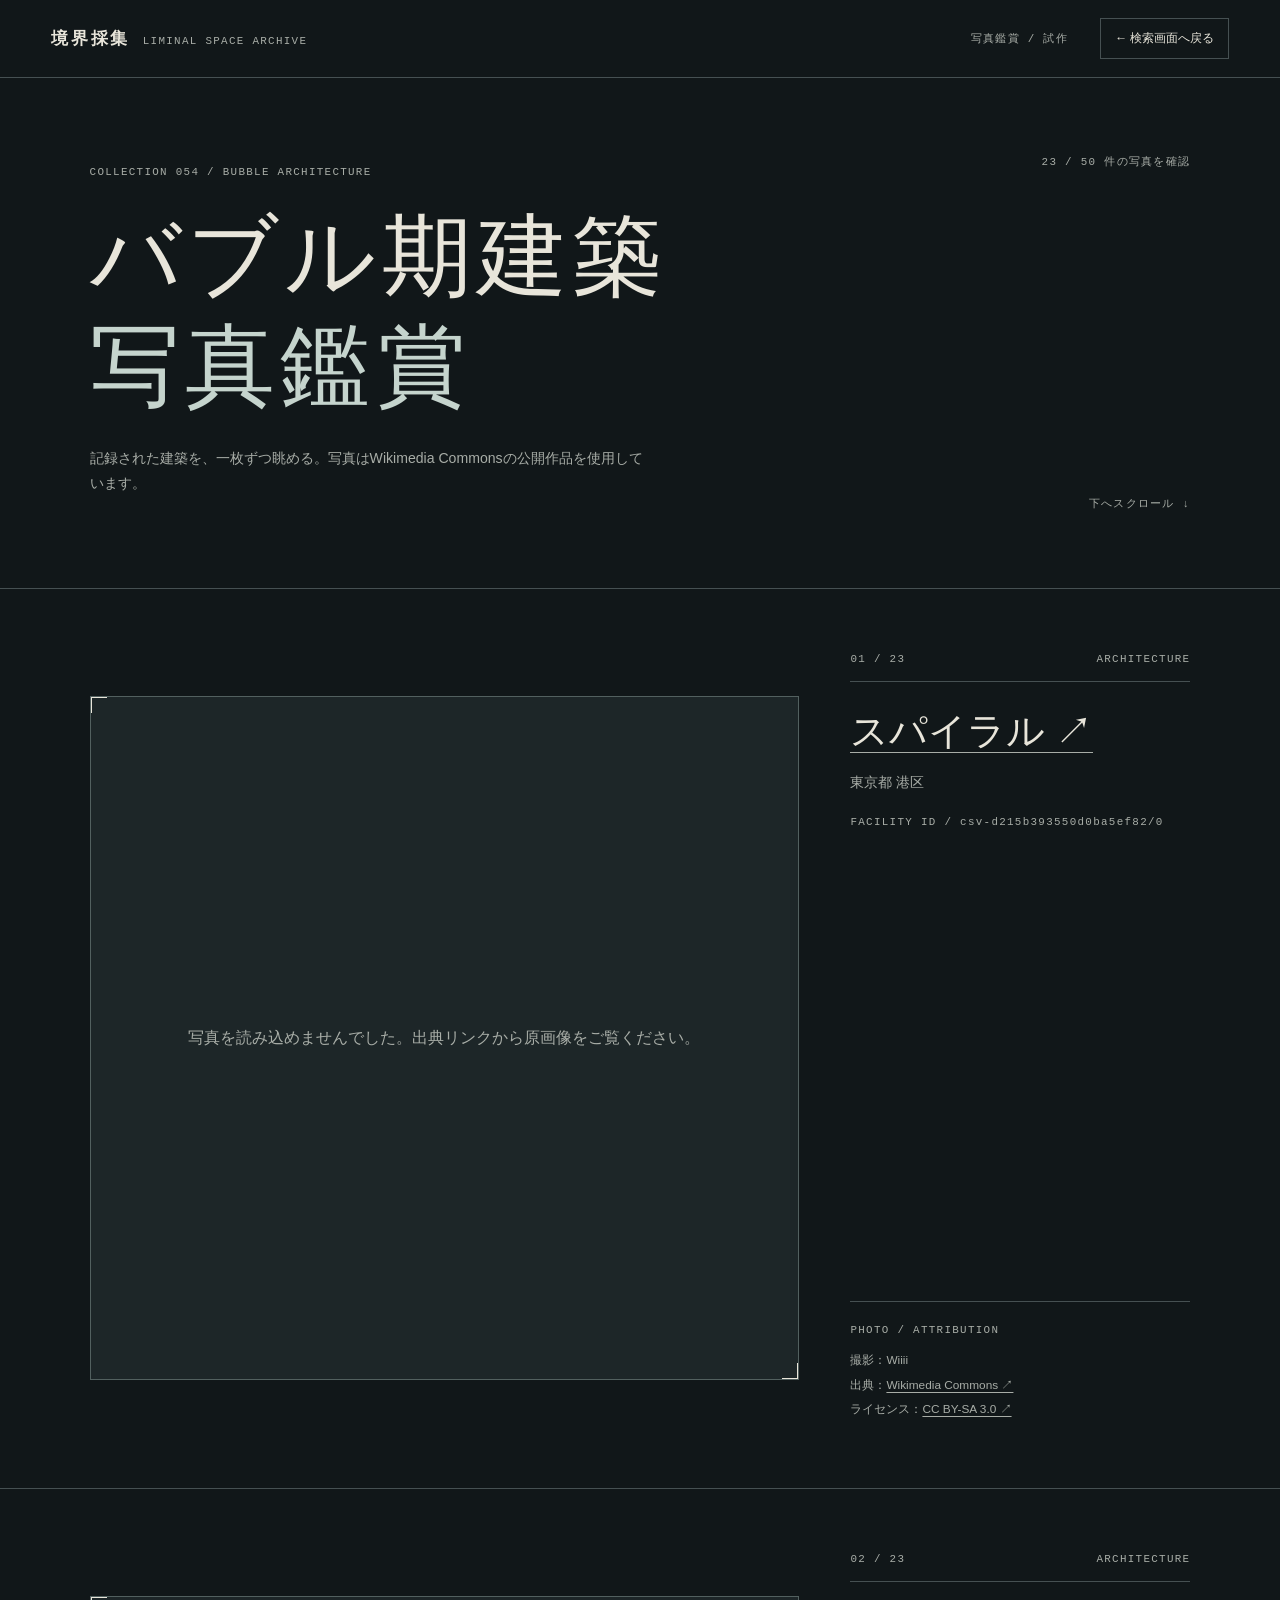
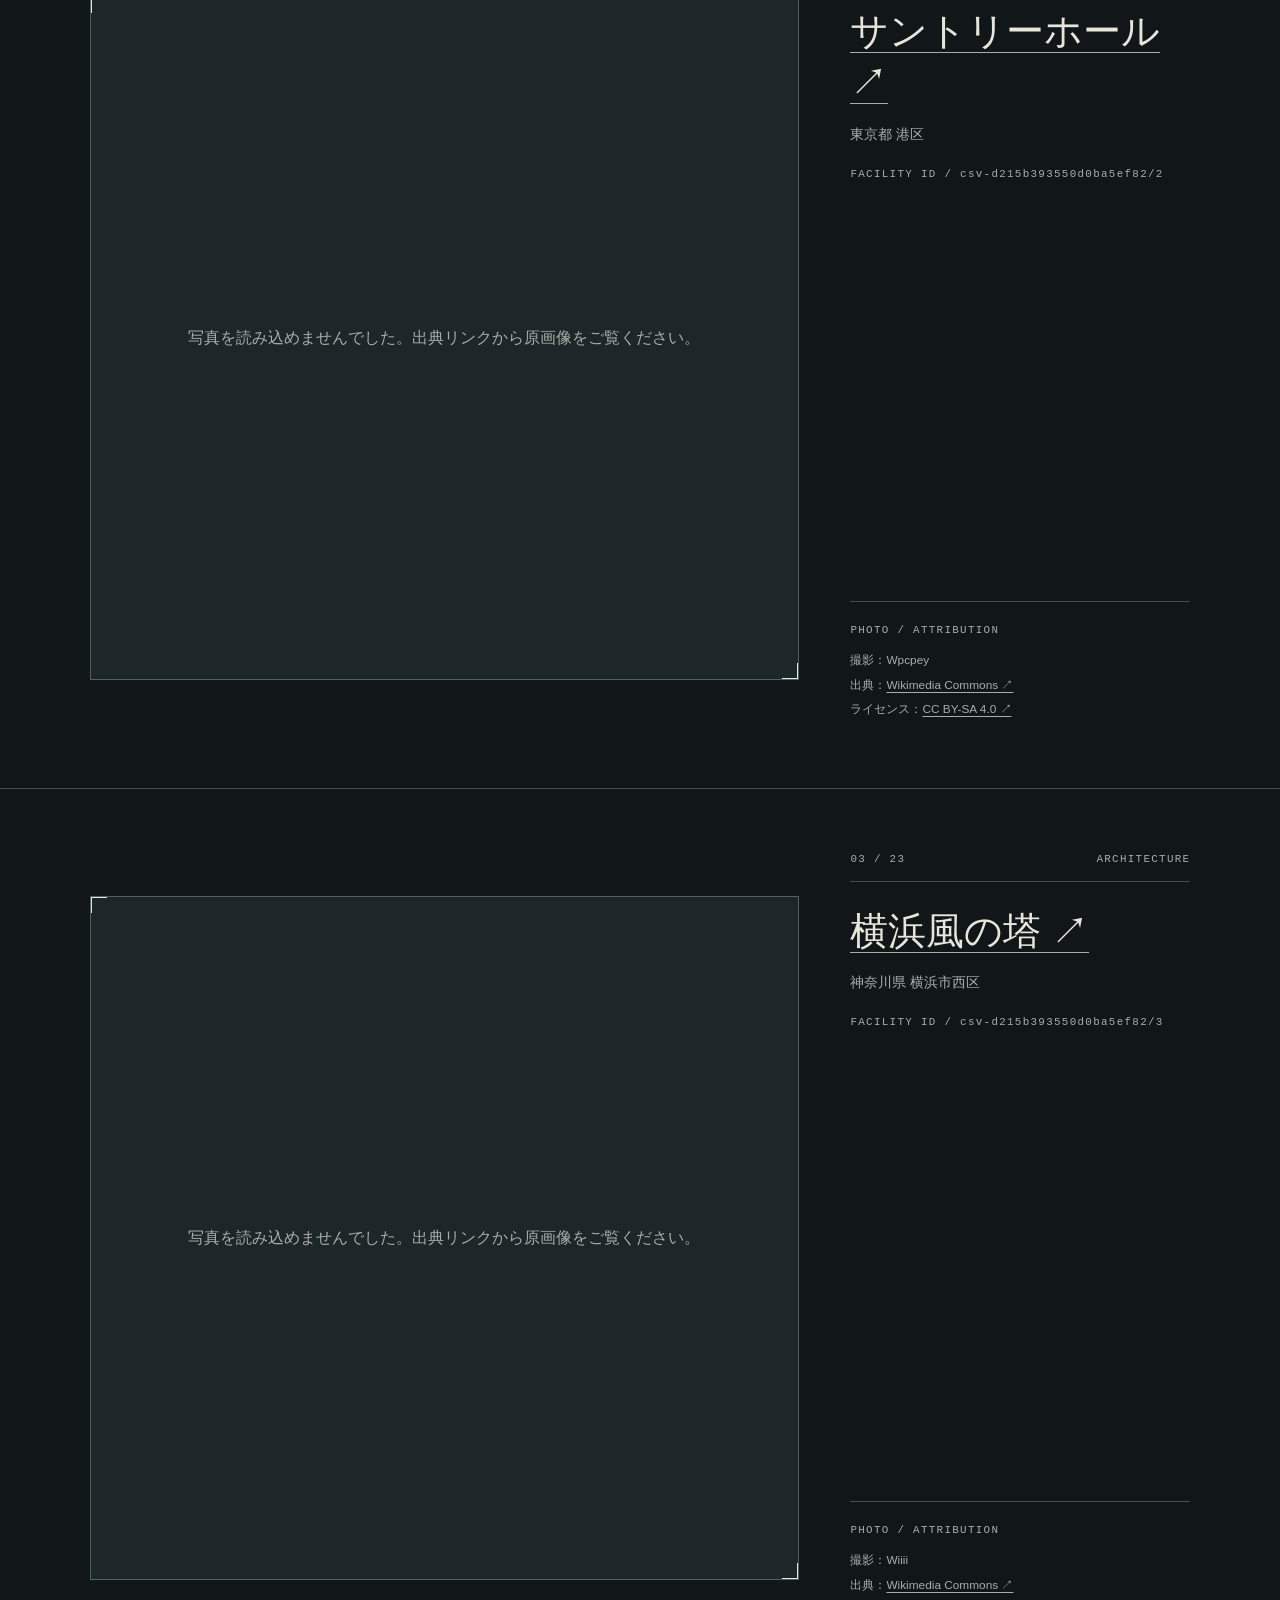
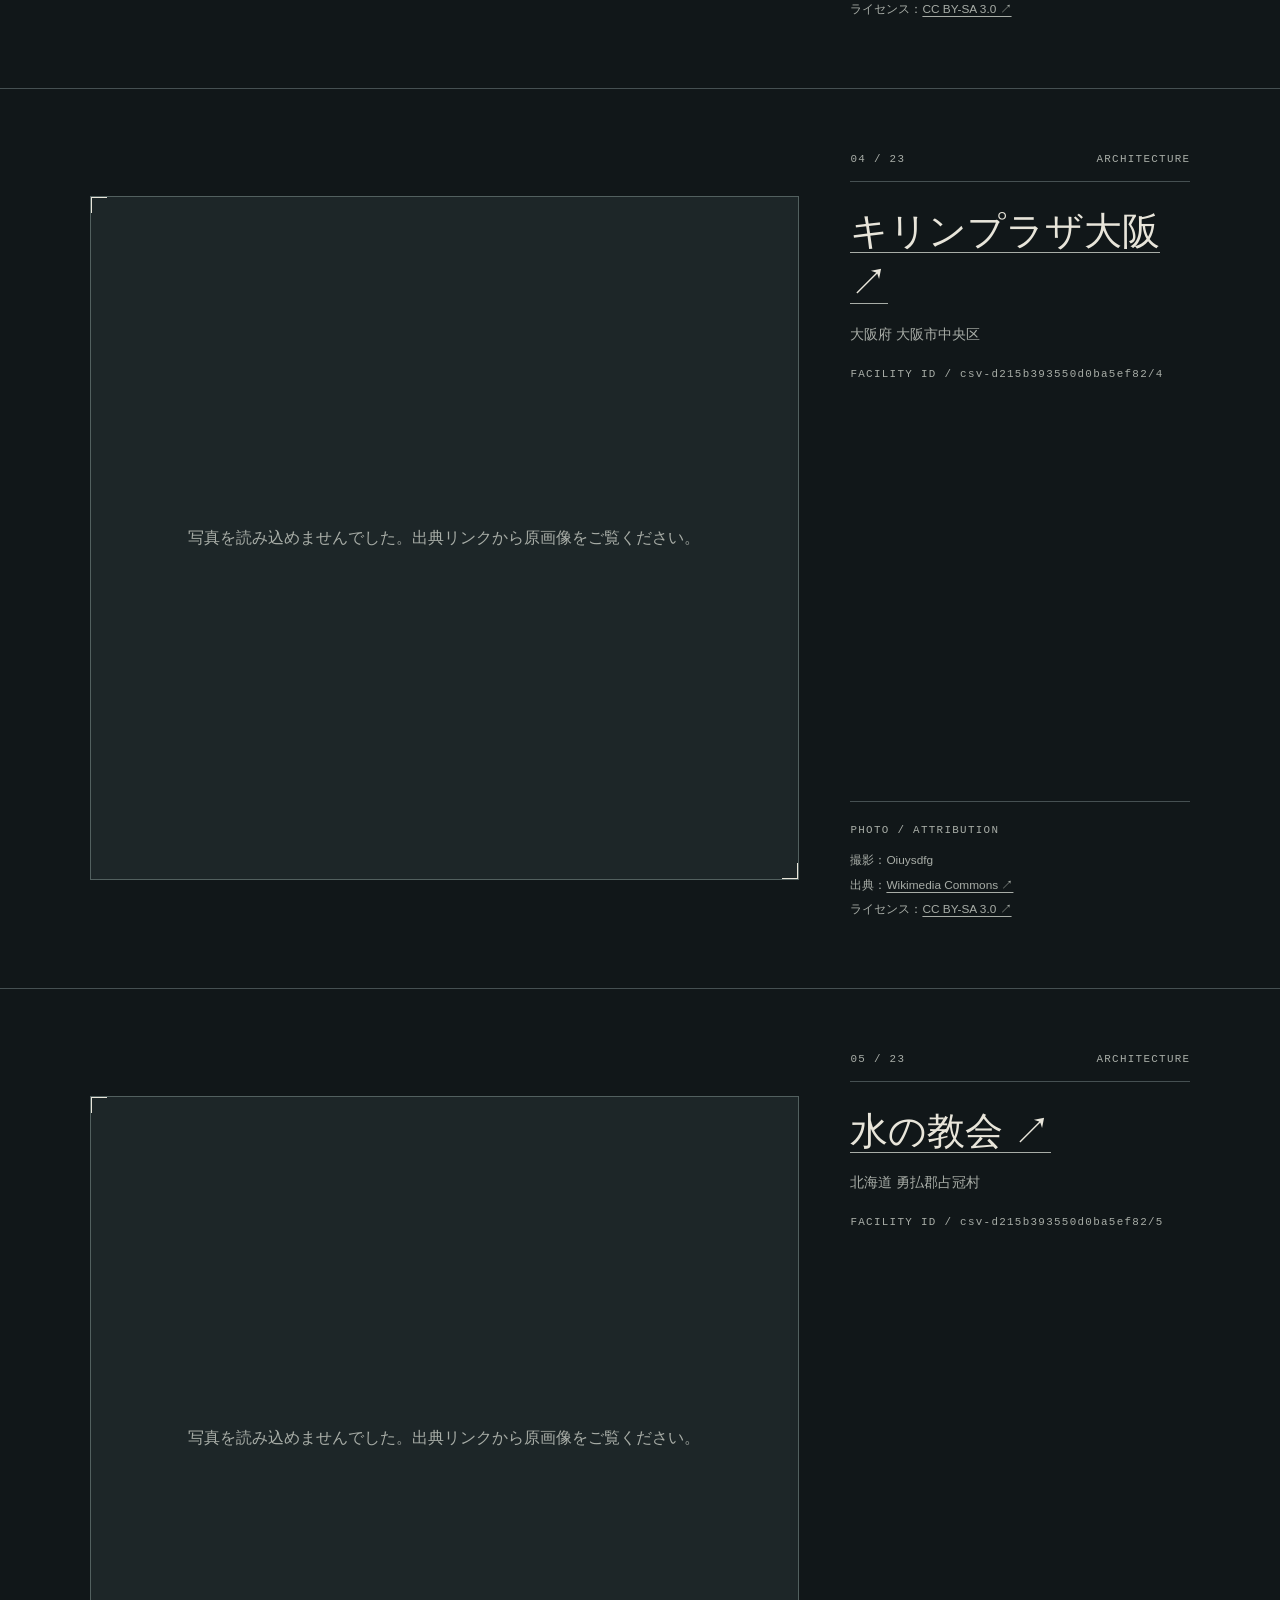
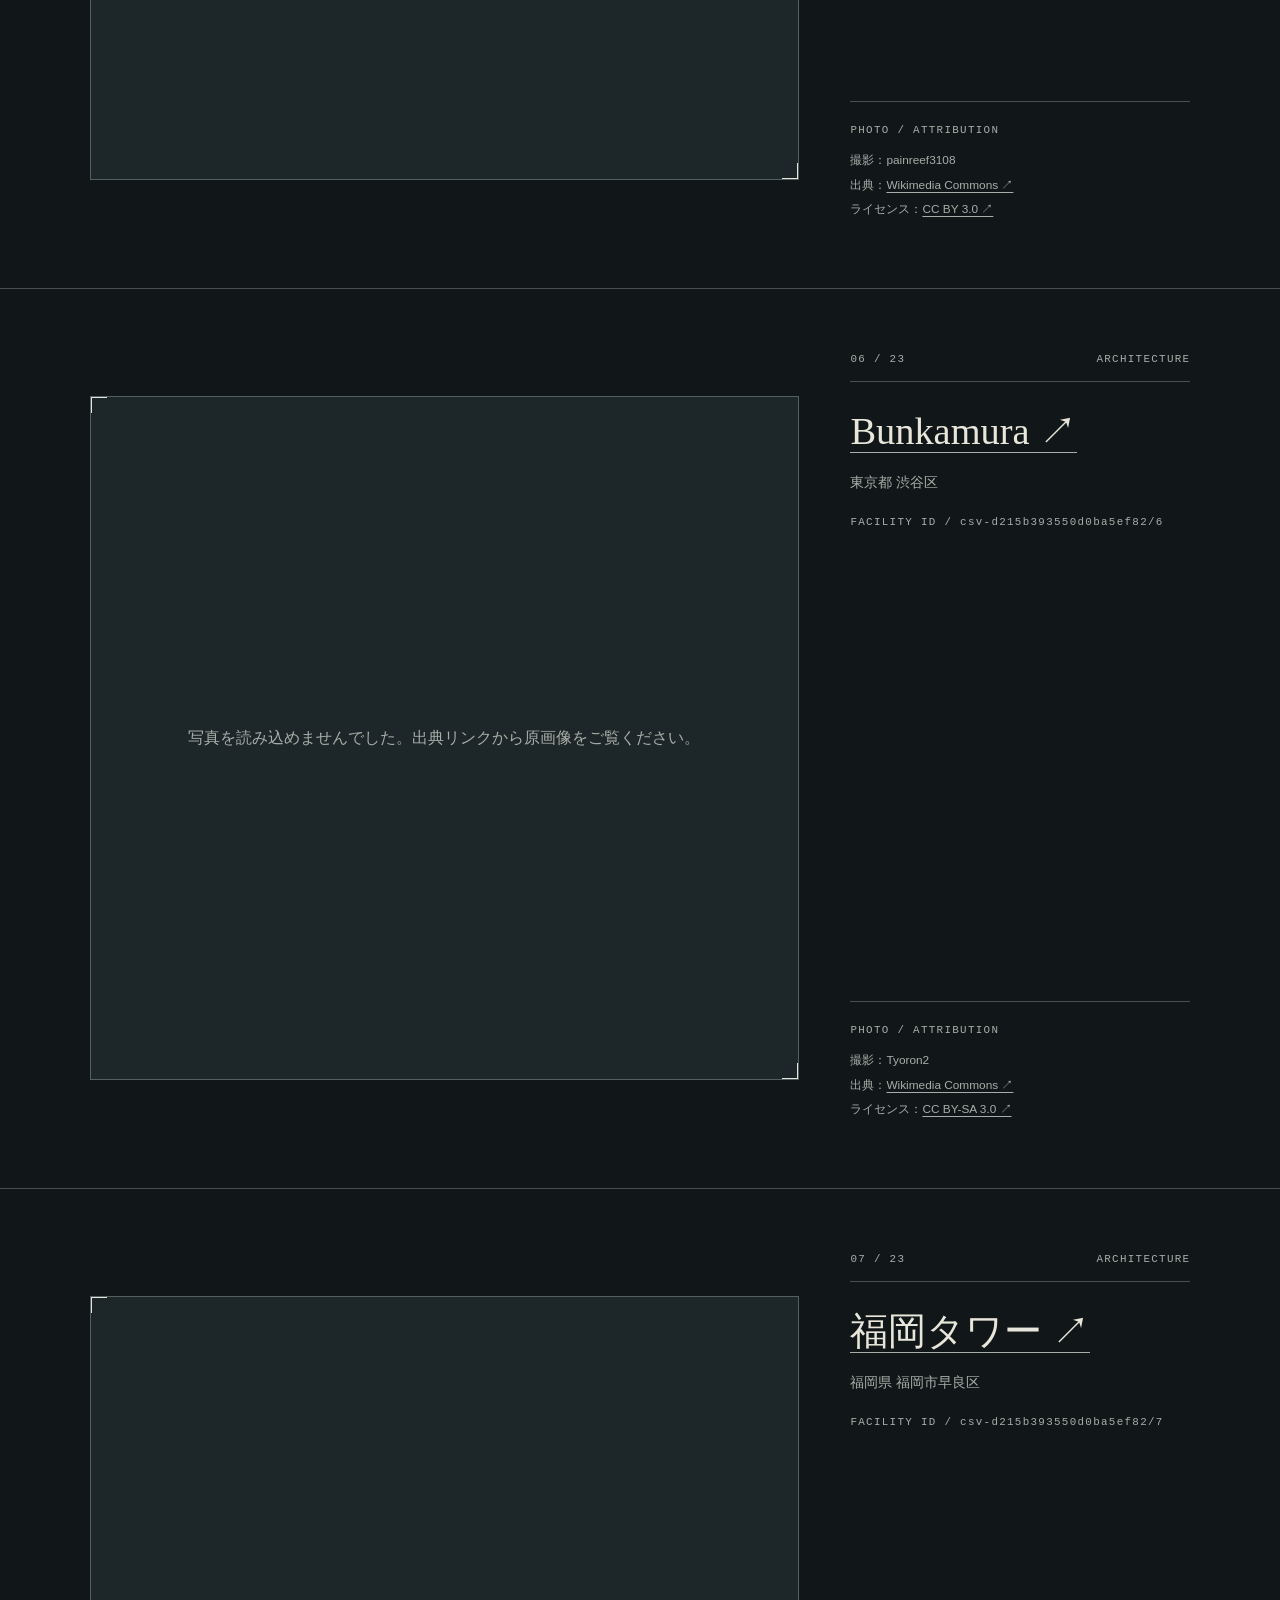
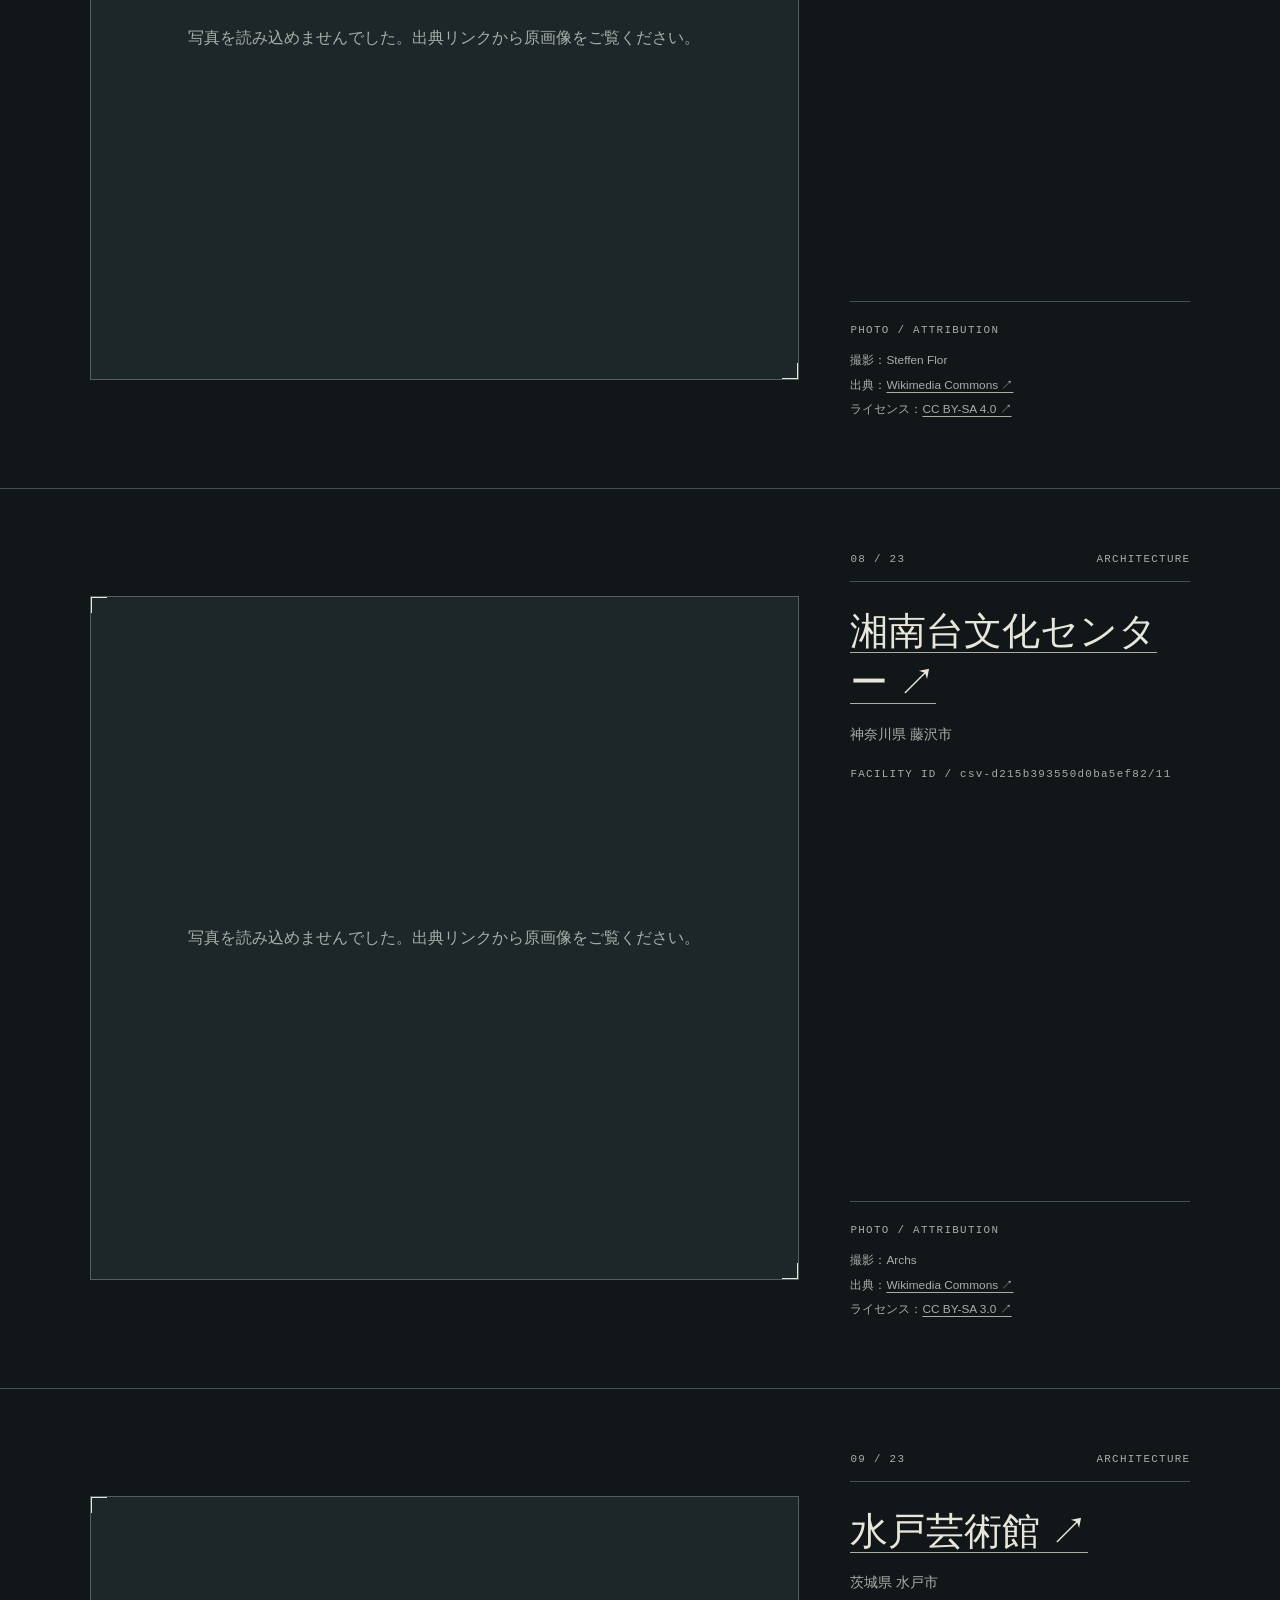
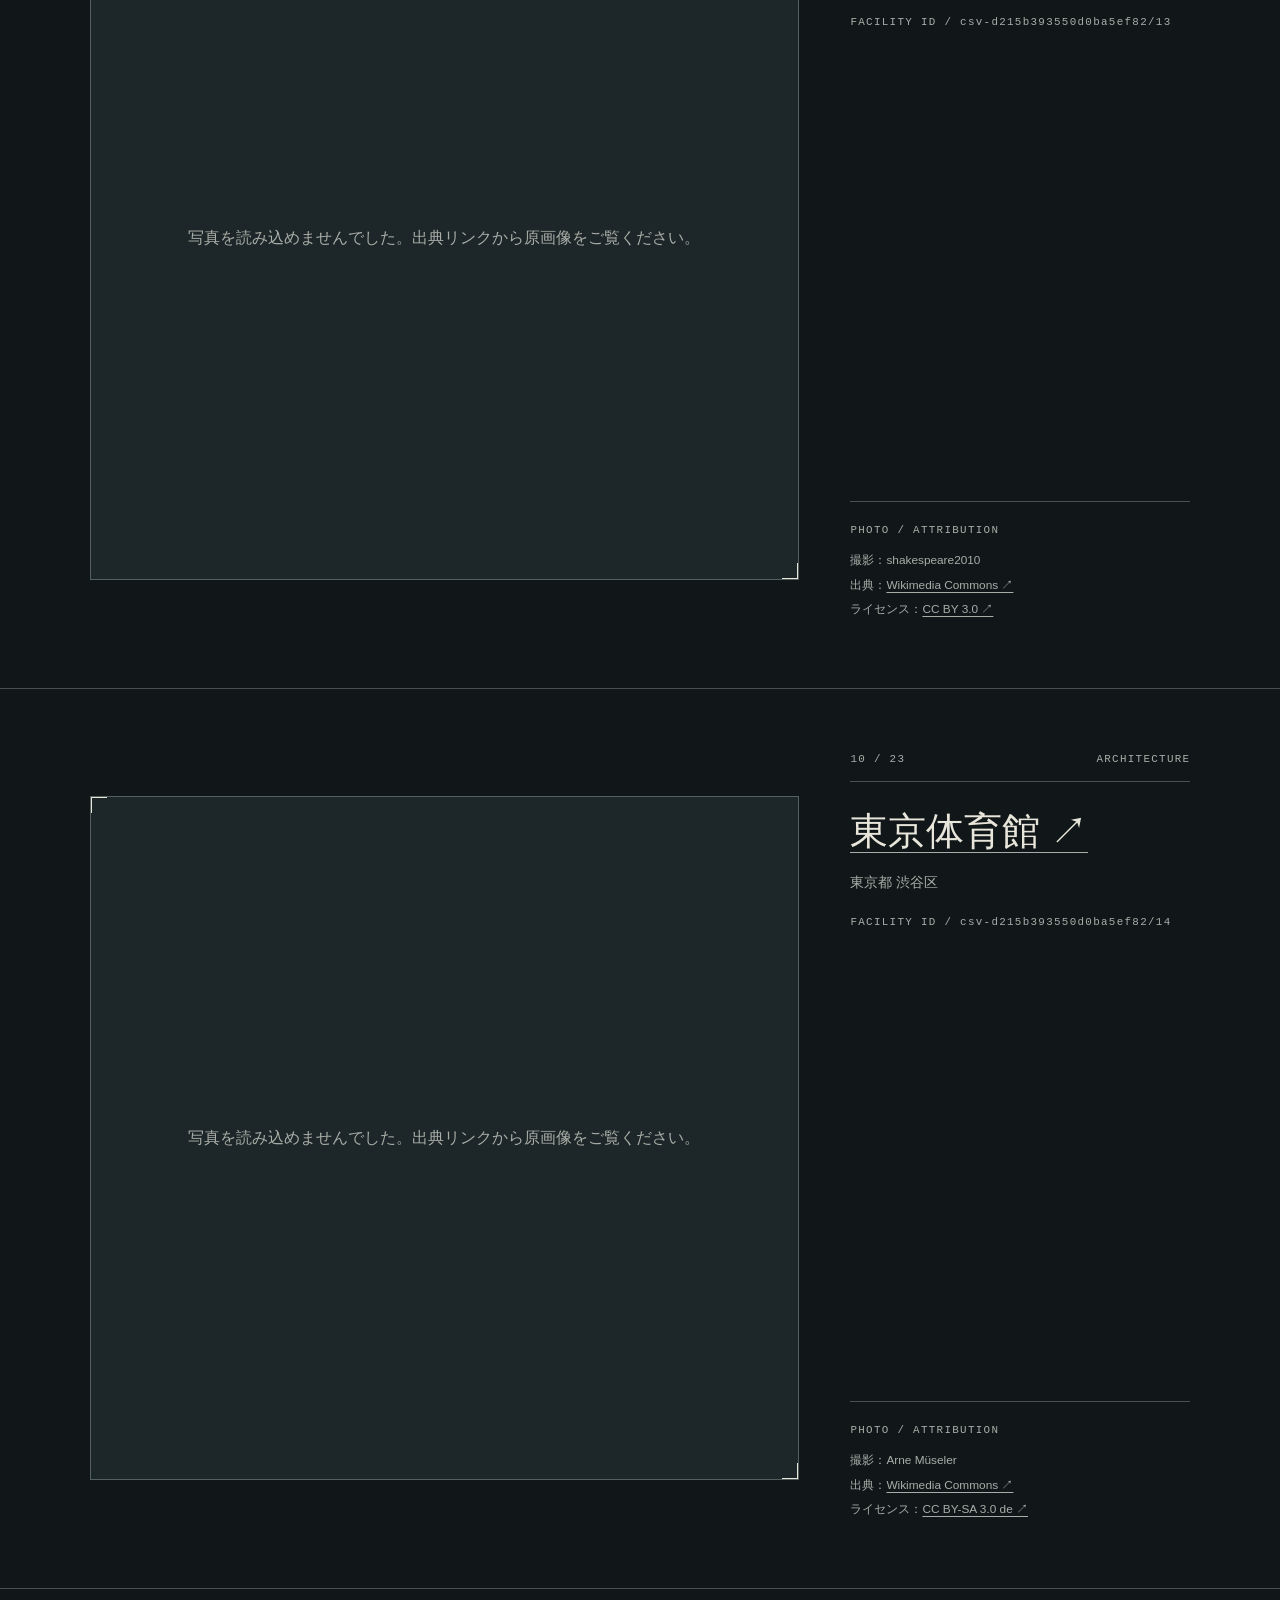
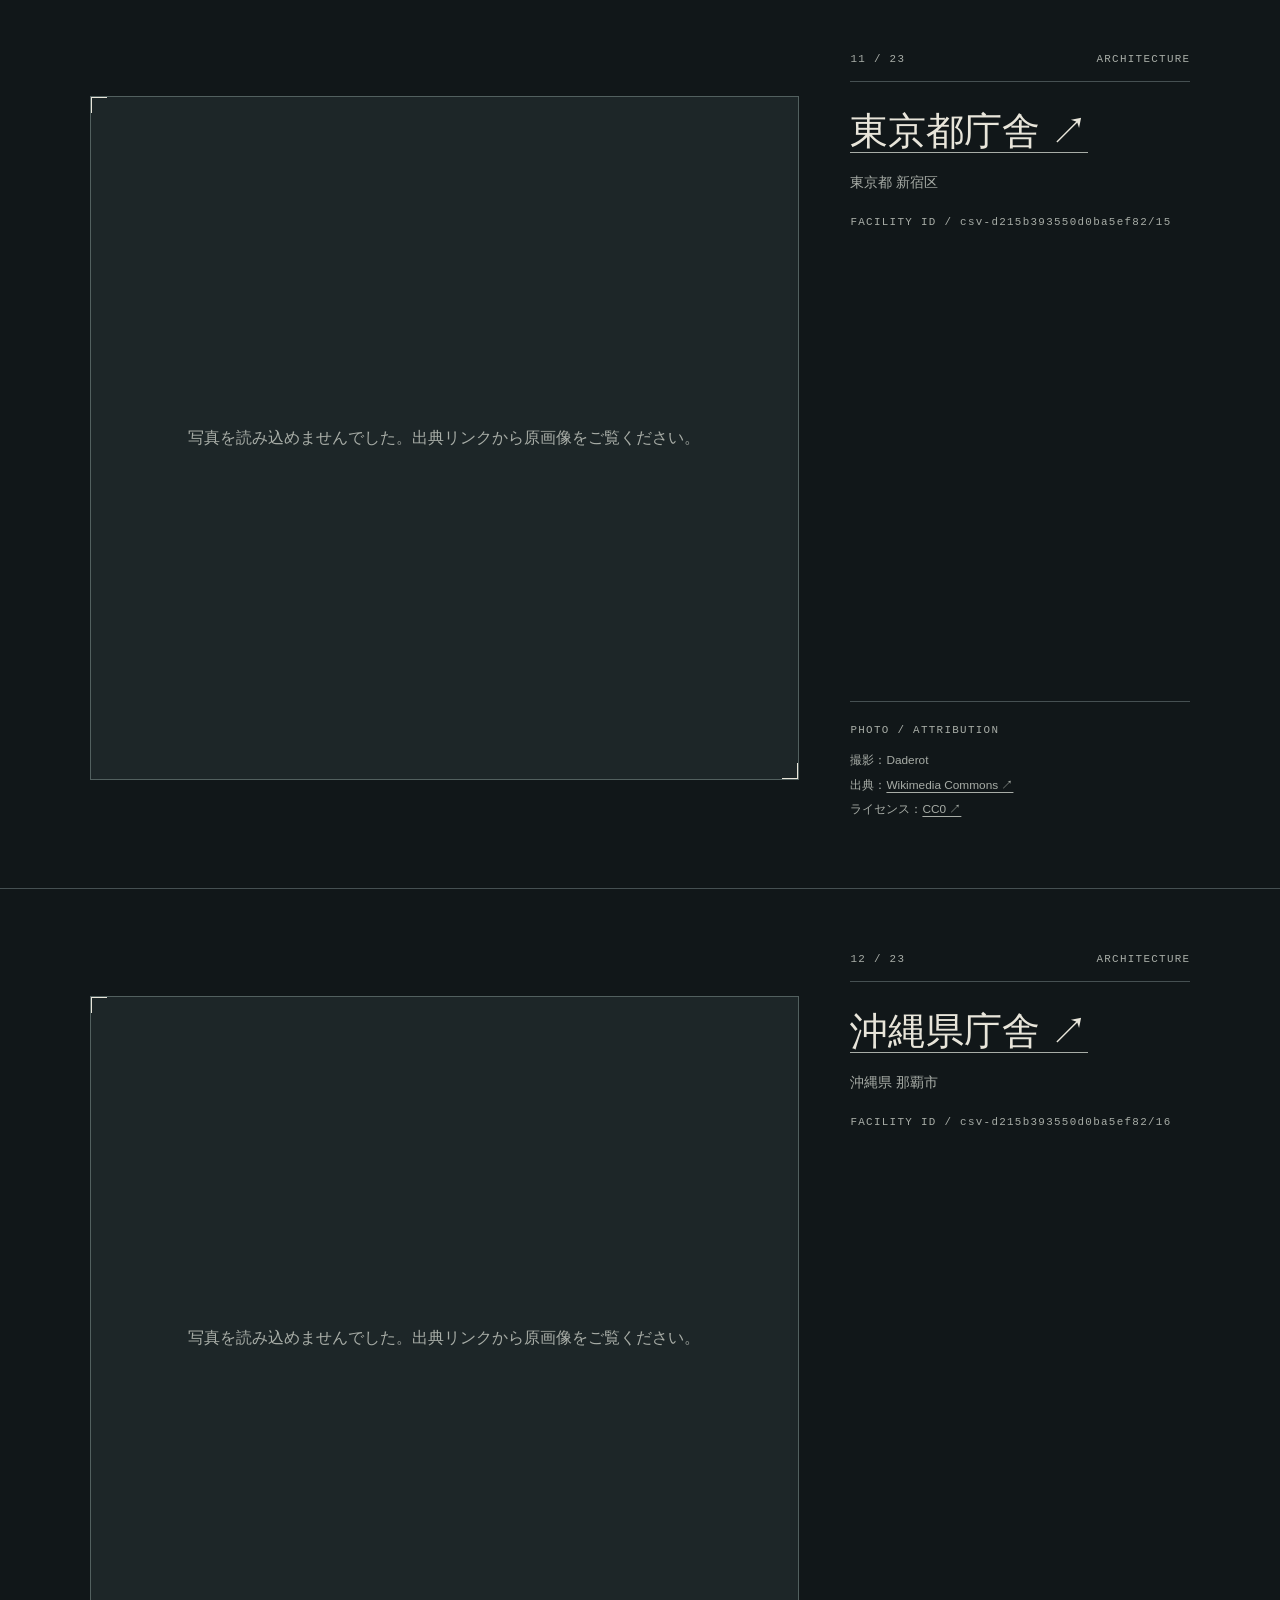
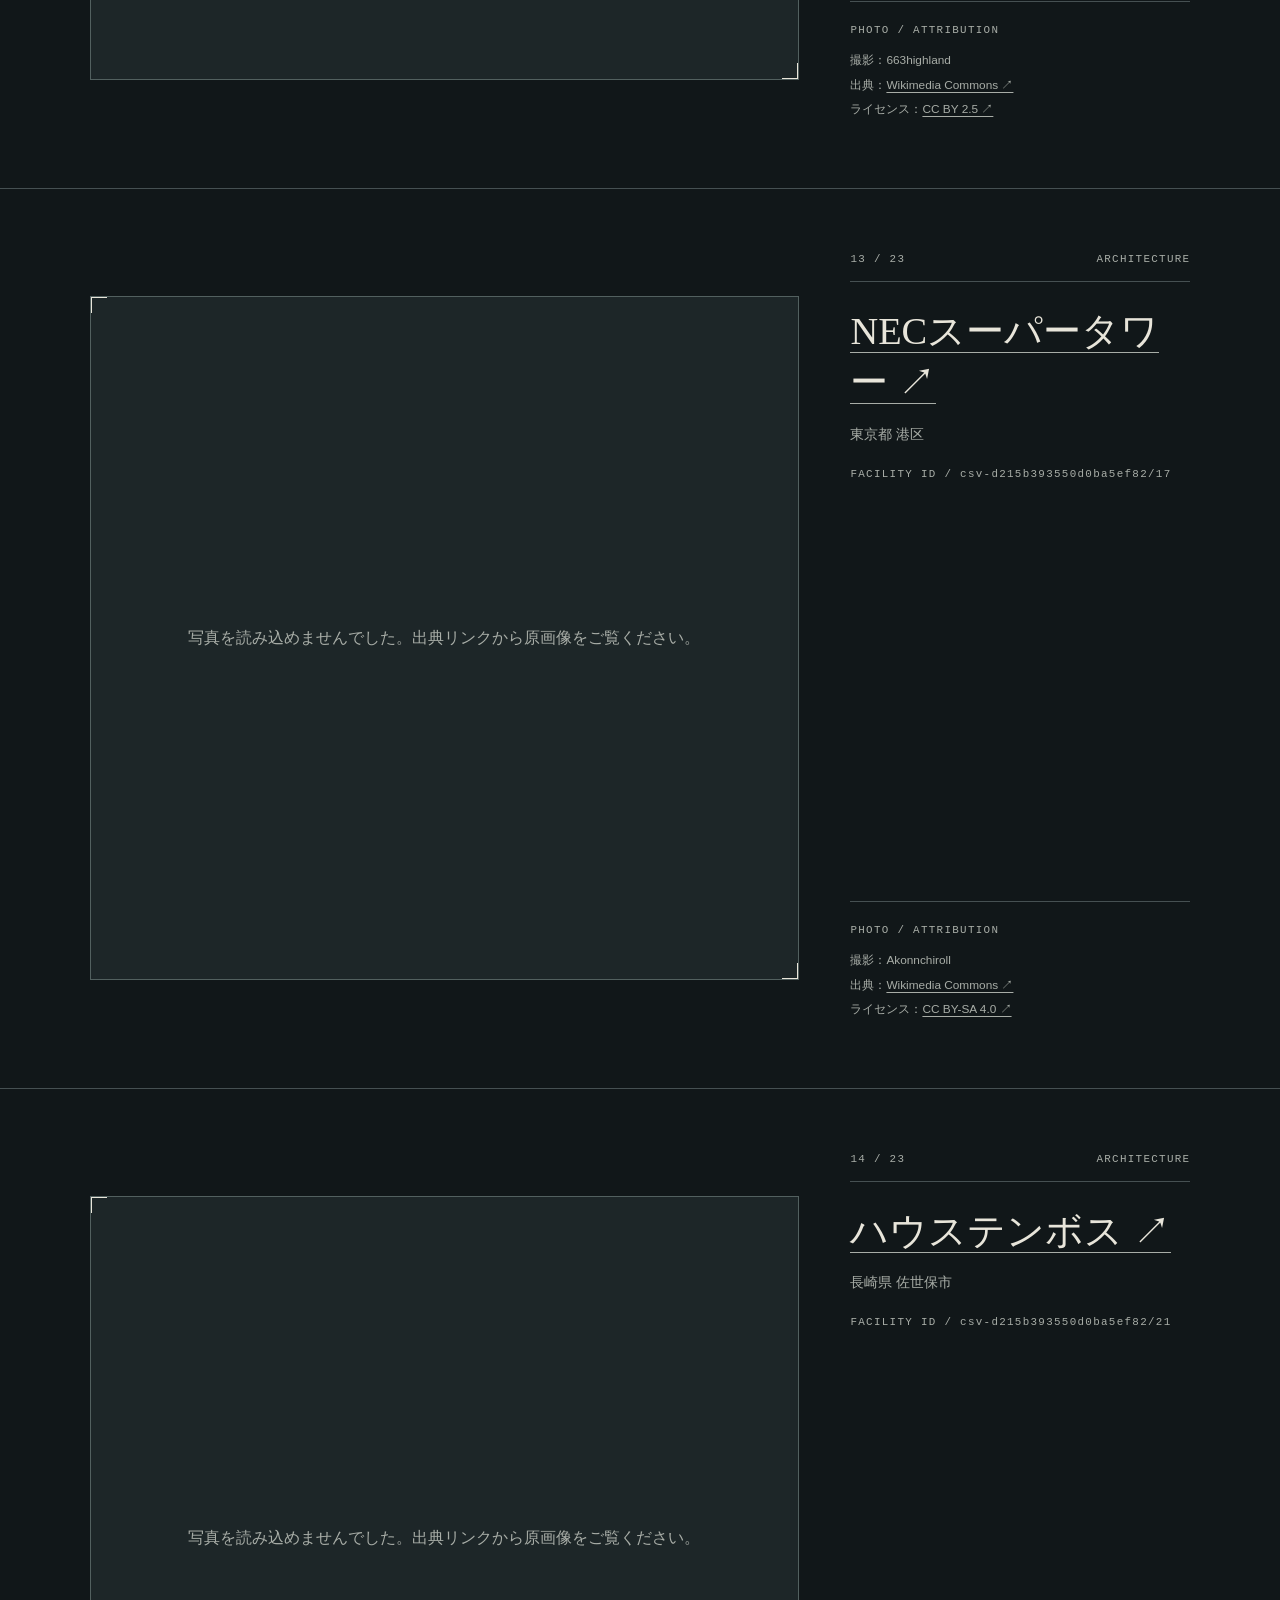
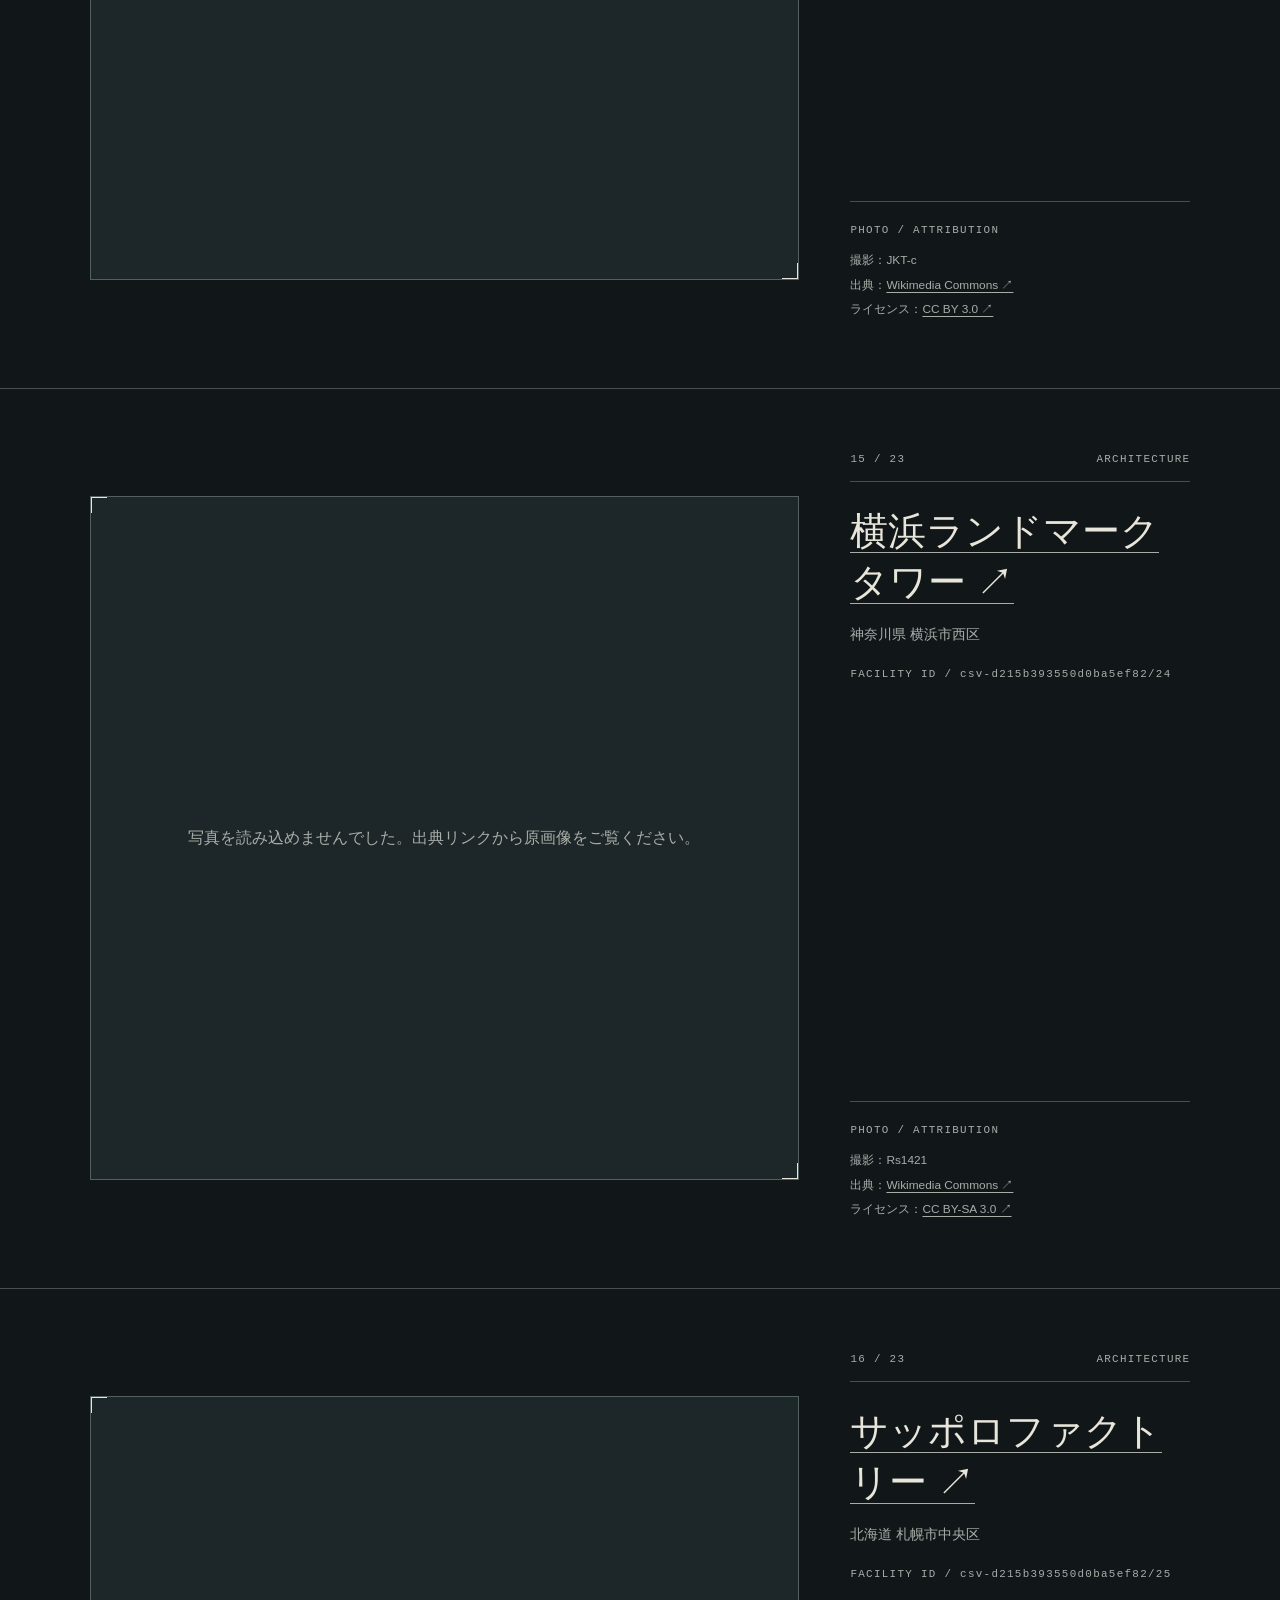
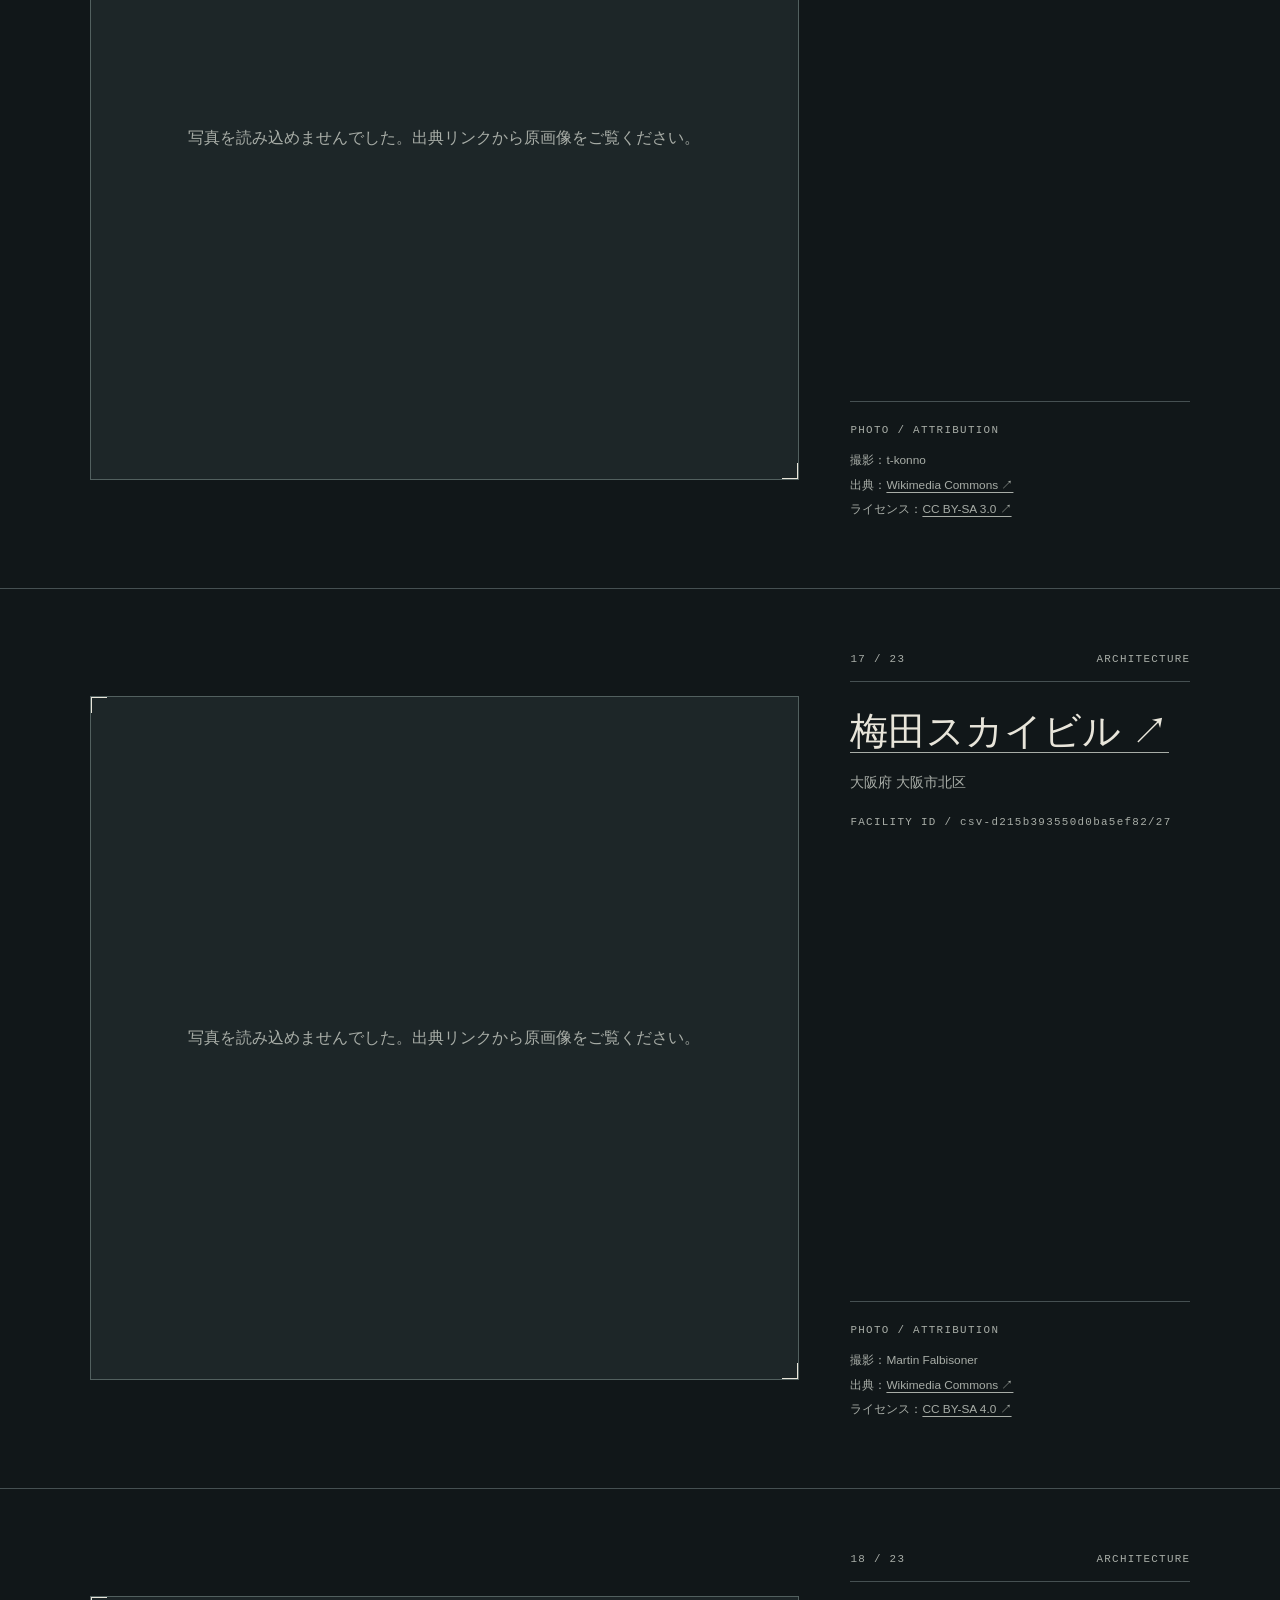
==== bubble-view/index.html @ 3cdc116f "Prototype bubble architecture photo viewing mode" ====
<!doctype html>
<html lang="ja">
<head>
  <meta charset="utf-8">
  <meta name="viewport" content="width=device-width, initial-scale=1">
  <meta name="color-scheme" content="dark">
  <title>バブル期建築 写真鑑賞｜境界採集</title>
  <link rel="stylesheet" href="./style.css">
  <script src="./view.js" defer></script>
</head>
<body>
  <header class="site-header">
    <a class="brand" href="../index.html#facilities"><span class="brand-mark">境界採集</span><span class="brand-sub">LIMINAL SPACE ARCHIVE</span></a>
    <span class="edition">写真鑑賞 / 試作</span>
    <a class="back" href="../index.html#material/csv-d215b393550d0ba5ef82">← 検索画面へ戻る</a>
  </header>
  <main>
    <div class="intro">
      <div class="intro-copy"><p class="eyebrow">COLLECTION 054 / BUBBLE ARCHITECTURE</p><h1>バブル期建築<br><em>写真鑑賞</em></h1><p>記録された建築を、一枚ずつ眺める。写真はWikimedia Commonsの公開作品を使用しています。</p></div>
      <div class="intro-side"><span id="count">読み込み中</span><span>下へスクロール ↓</span></div>
    </div>
    <div id="gallery" class="gallery" aria-live="polite"></div>
    <p id="load-status" class="load-status" role="status"></p>
  </main>
  <footer><span>境界採集 / 写真鑑賞モード試作</span><a href="../index.html#facilities">検索画面へ戻る ↑</a></footer>
</body>
</html>
---- bubble-view/style.css ----
:root{color-scheme:dark;--paper:#111719;--ink:#e8e5da;--muted:#a8ada7;--line:#465052;--accent:#c5d4cd}*{box-sizing:border-box}html{scroll-behavior:smooth}body{margin:0;background:var(--paper);color:var(--ink);font-family:"Hiragino Kaku Gothic ProN","Yu Gothic",sans-serif}a{color:inherit}a:focus-visible{outline:2px solid #fff;outline-offset:4px}.site-header{position:relative;z-index:2;display:flex;align-items:center;gap:2rem;min-height:78px;padding:1.1rem clamp(1.2rem,4vw,4rem);border-bottom:1px solid var(--line)}.brand{text-decoration:none;display:flex;align-items:baseline;gap:.8rem}.brand-mark{font-size:1.05rem;font-weight:700;letter-spacing:.16em}.brand-sub,.edition,.eyebrow,.intro-side,.sequence,.file-id,.credit-label,footer{font-family:ui-monospace,SFMono-Regular,Menlo,monospace;letter-spacing:.12em;font-size:.68rem}.brand-sub,.edition,.eyebrow,.intro-side,.sequence,.file-id,.credit-label{color:var(--muted)}.edition{margin-left:auto}.back{font-size:.76rem;text-decoration:none;border:1px solid var(--line);padding:.7rem .85rem}.back:hover,.back:focus-visible{background:#273134}.intro{display:flex;justify-content:space-between;gap:2rem;min-height:42vh;padding:clamp(2rem,6vw,6rem) clamp(1.2rem,7vw,8rem);border-bottom:1px solid var(--line)}h1{font-family:Georgia,"Hiragino Mincho ProN",serif;font-weight:400;font-size:clamp(2.7rem,7vw,6.8rem);letter-spacing:.06em;line-height:1.23;margin:1.5rem 0}h1 em{font-style:normal;color:var(--accent)}.intro-copy>p:last-child{color:var(--muted);line-height:1.8;font-size:.88rem;max-width:35rem}.intro-side{display:flex;flex-direction:column;justify-content:space-between;align-items:flex-end;white-space:nowrap}.gallery{width:100%}.entry{min-height:100svh;display:grid;grid-template-columns:minmax(0,1fr) minmax(250px,340px);gap:clamp(1.5rem,4vw,4rem);align-items:center;padding:clamp(2rem,5vw,5rem) clamp(1.2rem,7vw,8rem);border-bottom:1px solid var(--line);scroll-snap-align:start}.window{width:100%;height:min(76svh,760px);min-height:360px;background:#1d2628;border:1px solid #52605f;display:grid;place-items:center;position:relative;padding:clamp(.5rem,1.2vw,1rem);overflow:hidden}.window:before,.window:after{content:"";position:absolute;width:15px;height:15px;border-color:#9eaea7;pointer-events:none}.window:before{top:0;left:0;border-top:1px solid;border-left:1px solid}.window:after{right:0;bottom:0;border-right:1px solid;border-bottom:1px solid}.window img{display:block;max-width:100%;max-height:100%;width:auto;height:auto;object-fit:contain}.window .fallback{padding:2rem;text-align:center;color:var(--muted);line-height:1.8}.entry-info{align-self:stretch;display:flex;flex-direction:column;justify-content:space-between;min-height:420px}.entry-top{display:flex;justify-content:space-between;border-bottom:1px solid var(--line);padding-bottom:1rem}.entry h2{font-family:Georgia,"Hiragino Mincho ProN",serif;font-size:clamp(1.8rem,3vw,3rem);font-weight:400;line-height:1.35;margin:1.5rem 0 1rem}.entry h2 a{text-decoration:none;border-bottom:1px solid var(--muted)}.entry h2 a:hover{color:#fff;border-color:#fff}.location{font-size:.9rem;color:var(--muted);margin:0}.file-id{margin-top:1.5rem}.credit{border-top:1px solid var(--line);padding-top:1.2rem;font-size:.74rem;line-height:1.8;color:var(--muted)}.credit-label{display:block;margin-bottom:.6rem}.credit p{margin:.2rem 0}.credit a{text-underline-offset:3px}.load-status{text-align:center;padding:3rem;color:var(--muted)}footer{display:flex;justify-content:space-between;padding:2rem clamp(1.2rem,7vw,8rem);color:var(--muted)}@media(max-width:800px){.site-header{gap:.8rem;min-height:62px}.brand-sub,.edition{display:none}.back{margin-left:auto}.intro{min-height:38vh}.intro-side{display:none}.entry{grid-template-columns:1fr;gap:1.4rem;min-height:auto;padding-top:2.5rem;padding-bottom:3rem}.window{height:min(63svh,650px);min-height:280px}.entry-info{min-height:0;gap:1.4rem}.entry h2{margin:.4rem 0}.credit{margin-top:.2rem}footer{gap:1rem}}@media(prefers-reduced-motion:reduce){html{scroll-behavior:auto}}
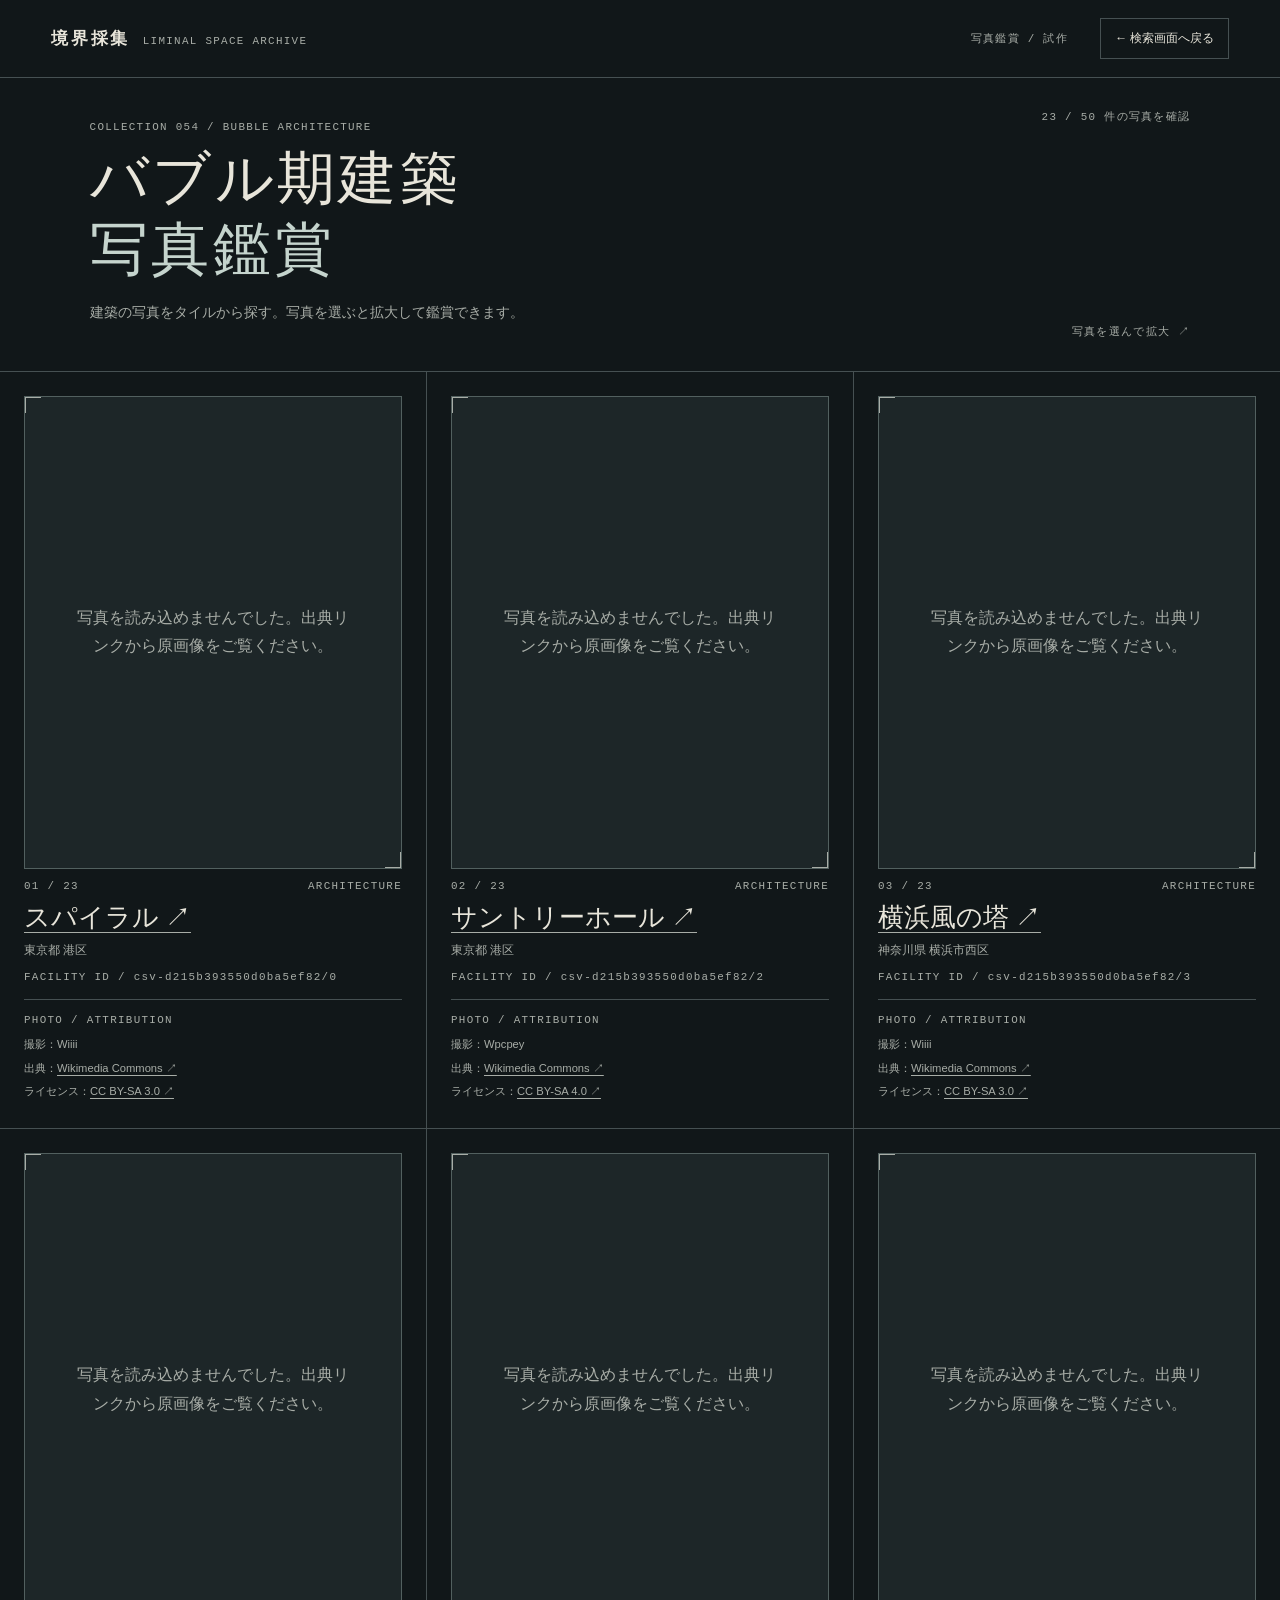
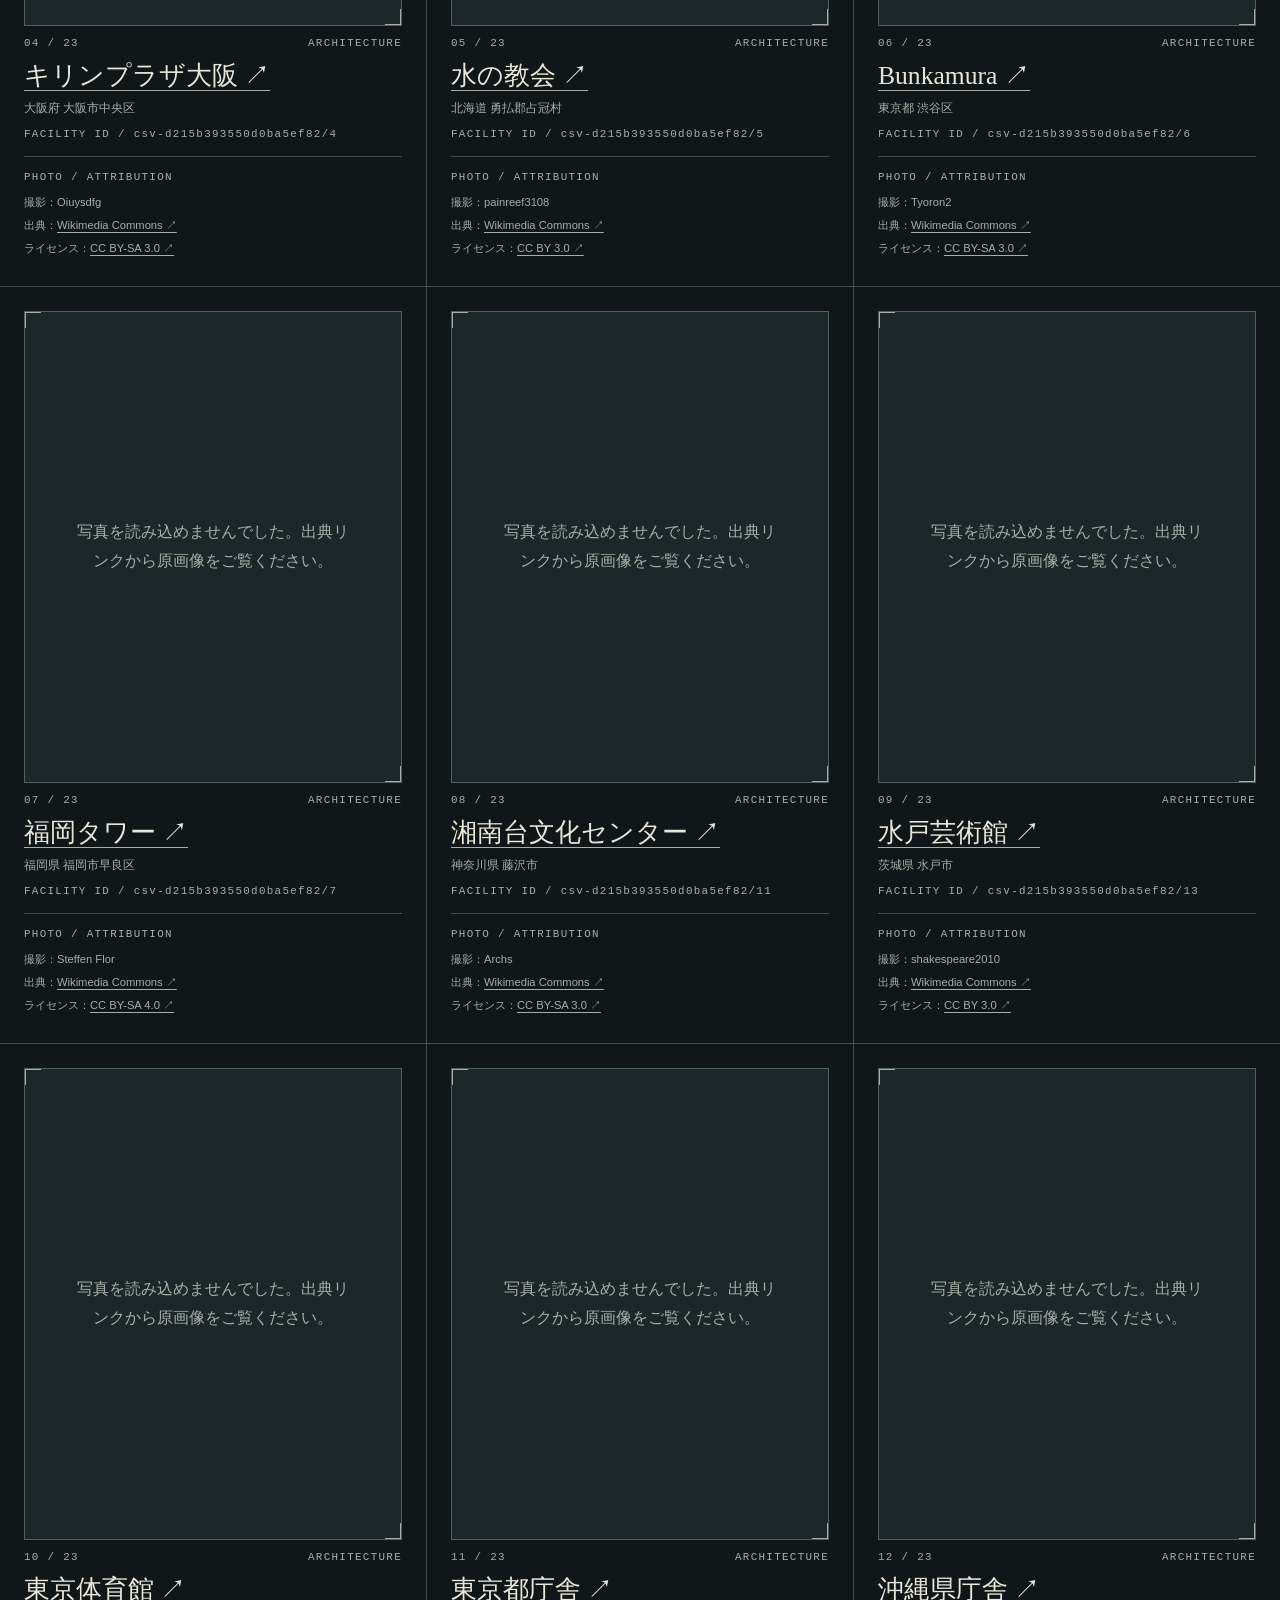
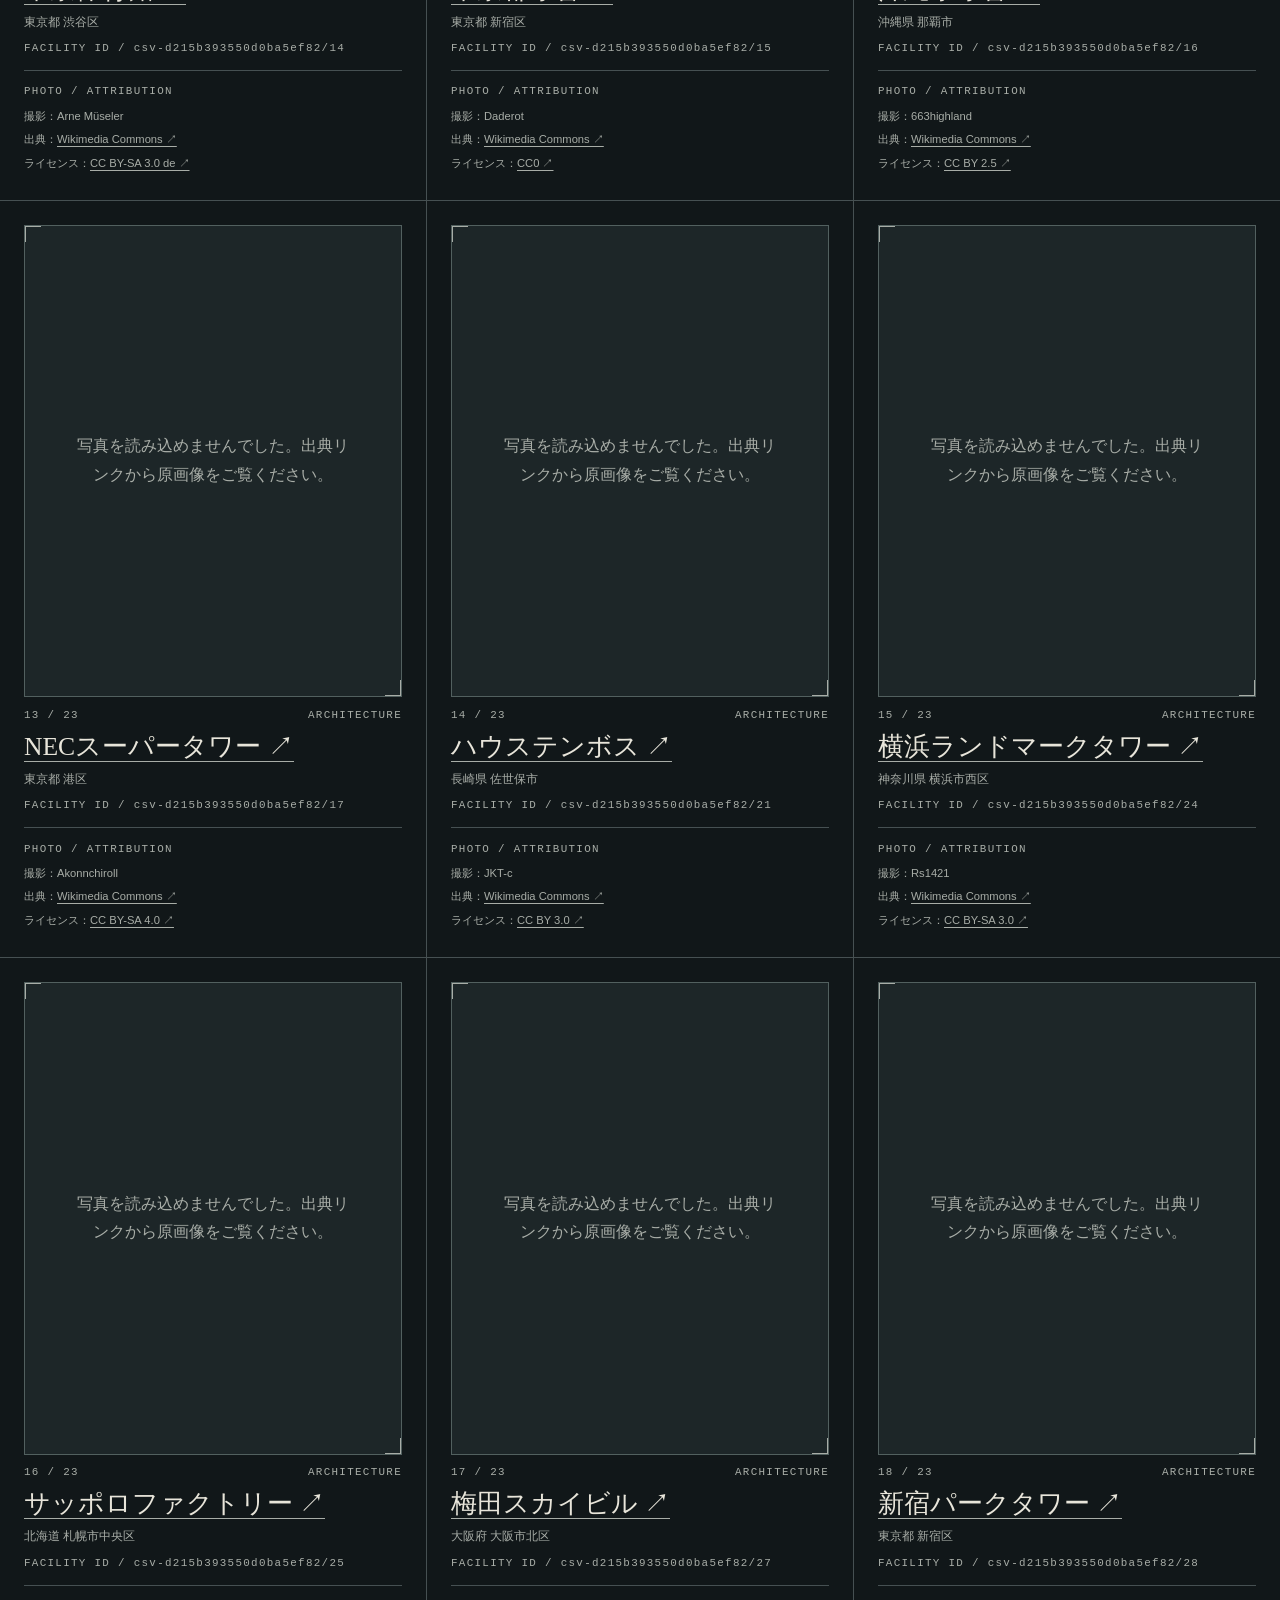
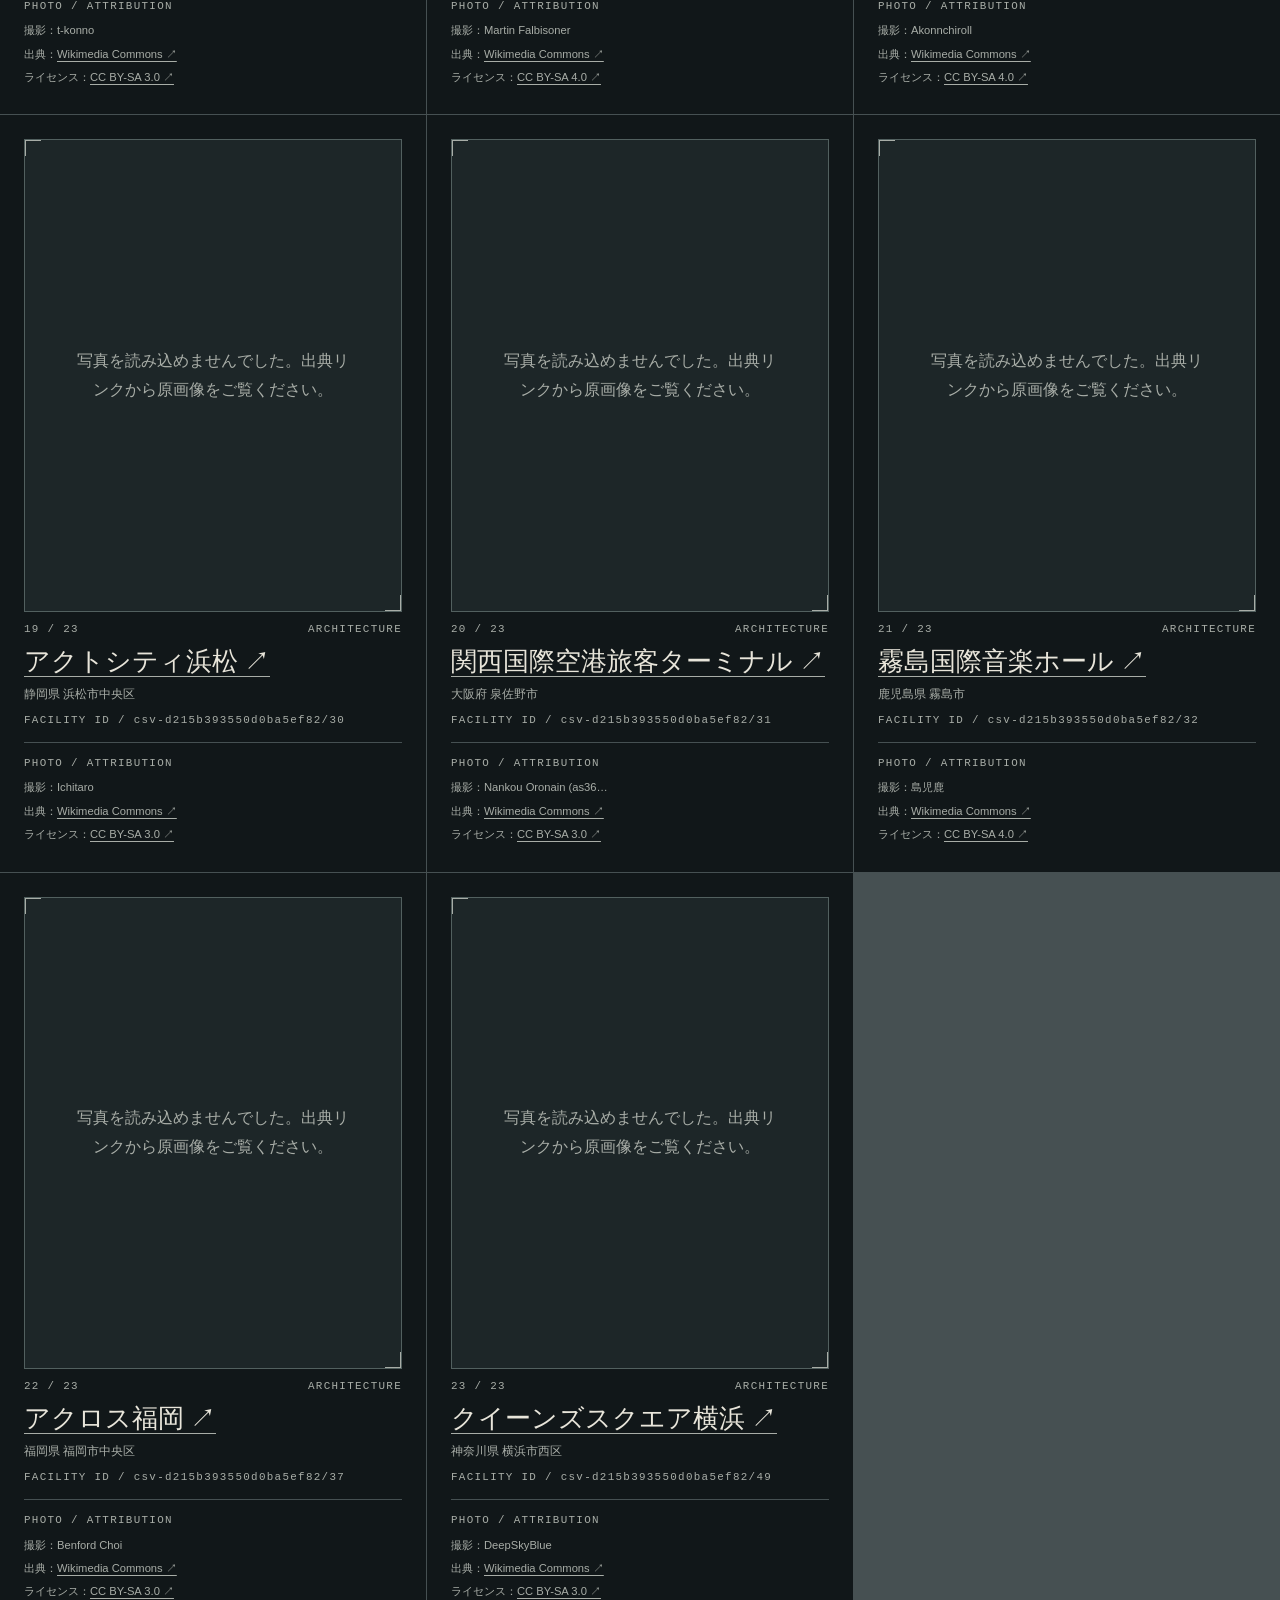
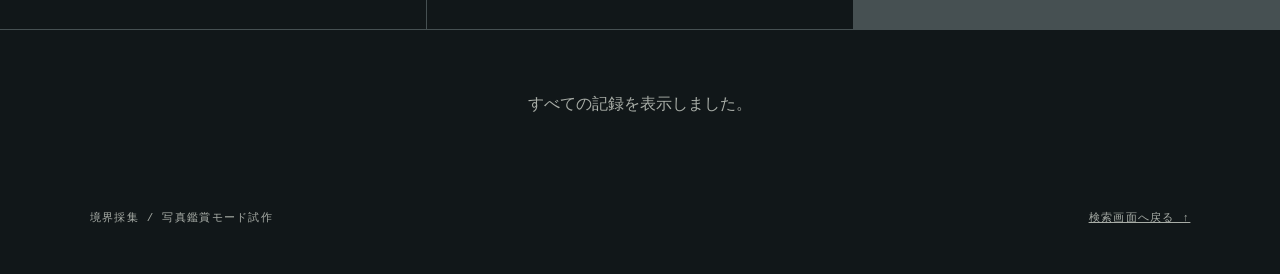
==== commit 40bd7449: "Show bubble architecture photos as a tile gallery" ====
--- a/bubble-view/index.html
+++ b/bubble-view/index.html
@@ -16,12 +16,13 @@
   </header>
   <main>
     <div class="intro">
-      <div class="intro-copy"><p class="eyebrow">COLLECTION 054 / BUBBLE ARCHITECTURE</p><h1>バブル期建築<br><em>写真鑑賞</em></h1><p>記録された建築を、一枚ずつ眺める。写真はWikimedia Commonsの公開作品を使用しています。</p></div>
-      <div class="intro-side"><span id="count">読み込み中</span><span>下へスクロール ↓</span></div>
+      <div class="intro-copy"><p class="eyebrow">COLLECTION 054 / BUBBLE ARCHITECTURE</p><h1>バブル期建築<br><em>写真鑑賞</em></h1><p>建築の写真をタイルから探す。写真を選ぶと拡大して鑑賞できます。</p></div>
+      <div class="intro-side"><span id="count">読み込み中</span><span>写真を選んで拡大 ↗</span></div>
     </div>
     <div id="gallery" class="gallery" aria-live="polite"></div>
     <p id="load-status" class="load-status" role="status"></p>
   </main>
+  <dialog id="photo-dialog" aria-label="写真を拡大して鑑賞"><button class="dialog-close" type="button" aria-label="閉じる">×</button><div class="dialog-image"></div><div class="dialog-info"></div></dialog>
   <footer><span>境界採集 / 写真鑑賞モード試作</span><a href="../index.html#facilities">検索画面へ戻る ↑</a></footer>
 </body>
 </html>
--- a/bubble-view/style.css
+++ b/bubble-view/style.css
@@ -1 +1,18 @@
 :root{color-scheme:dark;--paper:#111719;--ink:#e8e5da;--muted:#a8ada7;--line:#465052;--accent:#c5d4cd}*{box-sizing:border-box}html{scroll-behavior:smooth}body{margin:0;background:var(--paper);color:var(--ink);font-family:"Hiragino Kaku Gothic ProN","Yu Gothic",sans-serif}a{color:inherit}a:focus-visible{outline:2px solid #fff;outline-offset:4px}.site-header{position:relative;z-index:2;display:flex;align-items:center;gap:2rem;min-height:78px;padding:1.1rem clamp(1.2rem,4vw,4rem);border-bottom:1px solid var(--line)}.brand{text-decoration:none;display:flex;align-items:baseline;gap:.8rem}.brand-mark{font-size:1.05rem;font-weight:700;letter-spacing:.16em}.brand-sub,.edition,.eyebrow,.intro-side,.sequence,.file-id,.credit-label,footer{font-family:ui-monospace,SFMono-Regular,Menlo,monospace;letter-spacing:.12em;font-size:.68rem}.brand-sub,.edition,.eyebrow,.intro-side,.sequence,.file-id,.credit-label{color:var(--muted)}.edition{margin-left:auto}.back{font-size:.76rem;text-decoration:none;border:1px solid var(--line);padding:.7rem .85rem}.back:hover,.back:focus-visible{background:#273134}.intro{display:flex;justify-content:space-between;gap:2rem;min-height:42vh;padding:clamp(2rem,6vw,6rem) clamp(1.2rem,7vw,8rem);border-bottom:1px solid var(--line)}h1{font-family:Georgia,"Hiragino Mincho ProN",serif;font-weight:400;font-size:clamp(2.7rem,7vw,6.8rem);letter-spacing:.06em;line-height:1.23;margin:1.5rem 0}h1 em{font-style:normal;color:var(--accent)}.intro-copy>p:last-child{color:var(--muted);line-height:1.8;font-size:.88rem;max-width:35rem}.intro-side{display:flex;flex-direction:column;justify-content:space-between;align-items:flex-end;white-space:nowrap}.gallery{width:100%}.entry{min-height:100svh;display:grid;grid-template-columns:minmax(0,1fr) minmax(250px,340px);gap:clamp(1.5rem,4vw,4rem);align-items:center;padding:clamp(2rem,5vw,5rem) clamp(1.2rem,7vw,8rem);border-bottom:1px solid var(--line);scroll-snap-align:start}.window{width:100%;height:min(76svh,760px);min-height:360px;background:#1d2628;border:1px solid #52605f;display:grid;place-items:center;position:relative;padding:clamp(.5rem,1.2vw,1rem);overflow:hidden}.window:before,.window:after{content:"";position:absolute;width:15px;height:15px;border-color:#9eaea7;pointer-events:none}.window:before{top:0;left:0;border-top:1px solid;border-left:1px solid}.window:after{right:0;bottom:0;border-right:1px solid;border-bottom:1px solid}.window img{display:block;max-width:100%;max-height:100%;width:auto;height:auto;object-fit:contain}.window .fallback{padding:2rem;text-align:center;color:var(--muted);line-height:1.8}.entry-info{align-self:stretch;display:flex;flex-direction:column;justify-content:space-between;min-height:420px}.entry-top{display:flex;justify-content:space-between;border-bottom:1px solid var(--line);padding-bottom:1rem}.entry h2{font-family:Georgia,"Hiragino Mincho ProN",serif;font-size:clamp(1.8rem,3vw,3rem);font-weight:400;line-height:1.35;margin:1.5rem 0 1rem}.entry h2 a{text-decoration:none;border-bottom:1px solid var(--muted)}.entry h2 a:hover{color:#fff;border-color:#fff}.location{font-size:.9rem;color:var(--muted);margin:0}.file-id{margin-top:1.5rem}.credit{border-top:1px solid var(--line);padding-top:1.2rem;font-size:.74rem;line-height:1.8;color:var(--muted)}.credit-label{display:block;margin-bottom:.6rem}.credit p{margin:.2rem 0}.credit a{text-underline-offset:3px}.load-status{text-align:center;padding:3rem;color:var(--muted)}footer{display:flex;justify-content:space-between;padding:2rem clamp(1.2rem,7vw,8rem);color:var(--muted)}@media(max-width:800px){.site-header{gap:.8rem;min-height:62px}.brand-sub,.edition{display:none}.back{margin-left:auto}.intro{min-height:38vh}.intro-side{display:none}.entry{grid-template-columns:1fr;gap:1.4rem;min-height:auto;padding-top:2.5rem;padding-bottom:3rem}.window{height:min(63svh,650px);min-height:280px}.entry-info{min-height:0;gap:1.4rem}.entry h2{margin:.4rem 0}.credit{margin-top:.2rem}footer{gap:1rem}}@media(prefers-reduced-motion:reduce){html{scroll-behavior:auto}}
+/* Tile gallery: each window keeps the whole photograph visible. */
+.intro{min-height:0;padding-top:clamp(2.5rem,6vw,5rem);padding-bottom:clamp(2.5rem,6vw,5rem)}
+h1{font-size:clamp(2.7rem,6vw,5.6rem)}
+.gallery{display:grid;grid-template-columns:repeat(3,minmax(0,1fr));gap:1px;background:var(--line);border-bottom:1px solid var(--line)}
+.entry{display:flex;flex-direction:column;align-items:stretch;gap:0;min-width:0;min-height:0;padding:clamp(.8rem,2vw,1.5rem);border:0;background:var(--paper)}
+.window{width:100%;height:auto;min-height:0;aspect-ratio:4/5;cursor:zoom-in;font:inherit;color:var(--muted)}
+.window:hover{background:#283336}.window:disabled{cursor:default}
+.entry-info{display:flex;flex-direction:column;gap:0;min-height:0;flex:1}
+.entry-top{padding:.7rem 0 0;border:0}.entry h2{font-size:clamp(1.1rem,2vw,1.65rem);margin:.6rem 0 .4rem;overflow-wrap:anywhere}.location{font-size:.78rem}.file-id{margin:.7rem 0 1rem;overflow-wrap:anywhere}
+.credit{margin-top:auto;padding-top:.7rem;font-size:.7rem}.credit-label{margin-bottom:.25rem}.credit p{overflow-wrap:anywhere}
+dialog{border:1px solid var(--line);background:#111719;color:var(--ink);width:min(94vw,1200px);max-width:none;max-height:92svh;padding:clamp(.8rem,2vw,1.5rem)}dialog::backdrop{background:rgba(2,7,8,.9)}.dialog-close{position:absolute;right:1rem;top:1rem;z-index:1;background:#111719;border:1px solid var(--line);color:var(--ink);font-size:1.4rem;width:2.5rem;height:2.5rem;cursor:pointer}.dialog-image{display:grid;place-items:center;height:min(70svh,800px);background:#1d2628}.dialog-image img{display:block;max-width:100%;max-height:100%;object-fit:contain}.dialog-info{display:flex;flex-wrap:wrap;align-items:baseline;gap:.4rem 1.5rem;padding-top:.8rem;font-size:.8rem}.dialog-info h2{font-family:Georgia,"Hiragino Mincho ProN",serif;font-size:1.2rem;font-weight:400;margin:0}.dialog-info p{margin:0;color:var(--muted)}
+@media(max-width:850px){.gallery{grid-template-columns:repeat(2,minmax(0,1fr))}.entry{min-height:0;padding:.8rem}.window{height:auto;min-height:0}.entry-info{min-height:0}}
+@media(max-width:520px){.entry{padding:.5rem}.window{height:auto;min-height:0;padding:.25rem}.entry h2{font-size:.95rem}.location,.credit{font-size:.62rem}.entry-top,.file-id,.credit-label{font-size:.57rem}.intro{padding:2.5rem 1.2rem}dialog{max-height:95svh}.dialog-image{height:65svh}}
+.dialog-image{overflow:hidden;min-height:0}.dialog-image img{width:100%;height:100%;max-width:100%;max-height:100%;object-fit:contain}
+/* Keep the tile collection visible immediately on arrival. */
+.intro{padding-top:2rem;padding-bottom:2rem}h1{font-size:clamp(2.5rem,4.5vw,4rem);margin:.7rem 0}
+@media(max-width:520px){.intro{padding:1.7rem 1.2rem}h1{font-size:2.4rem}}
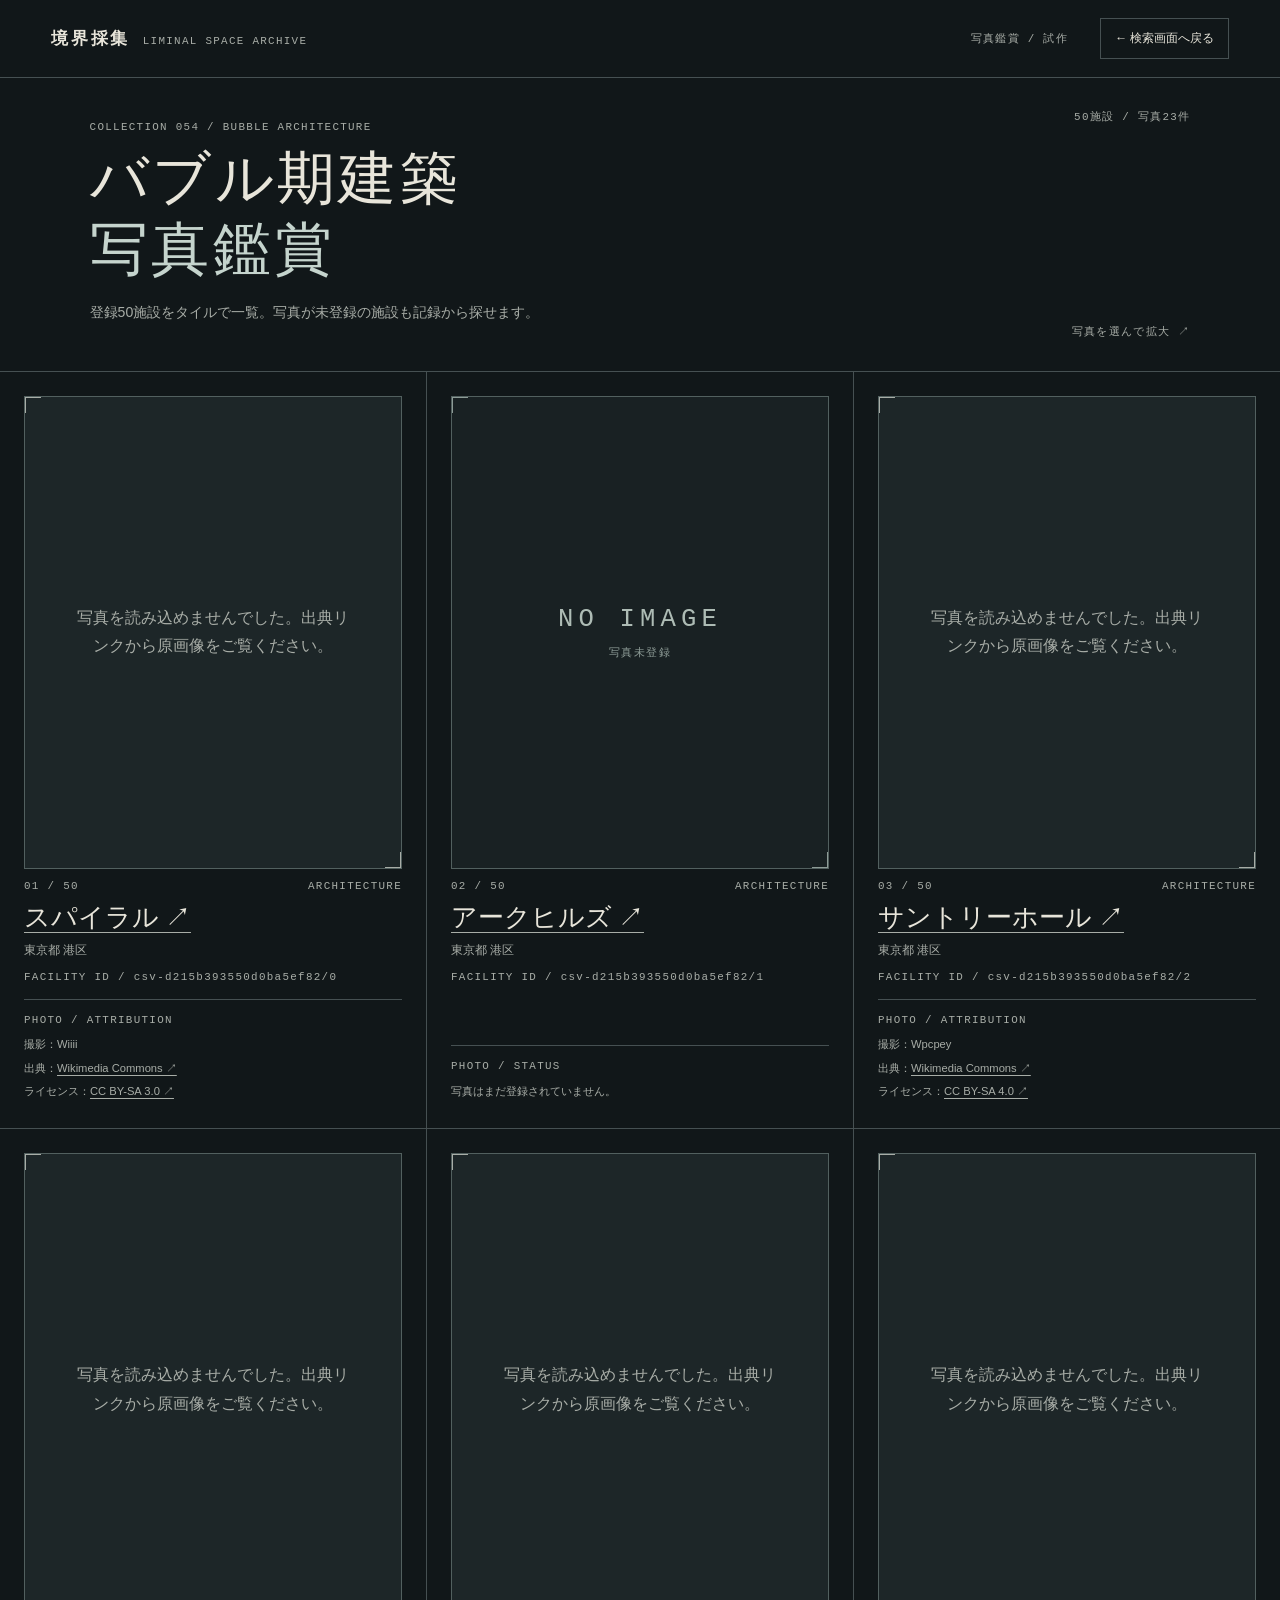
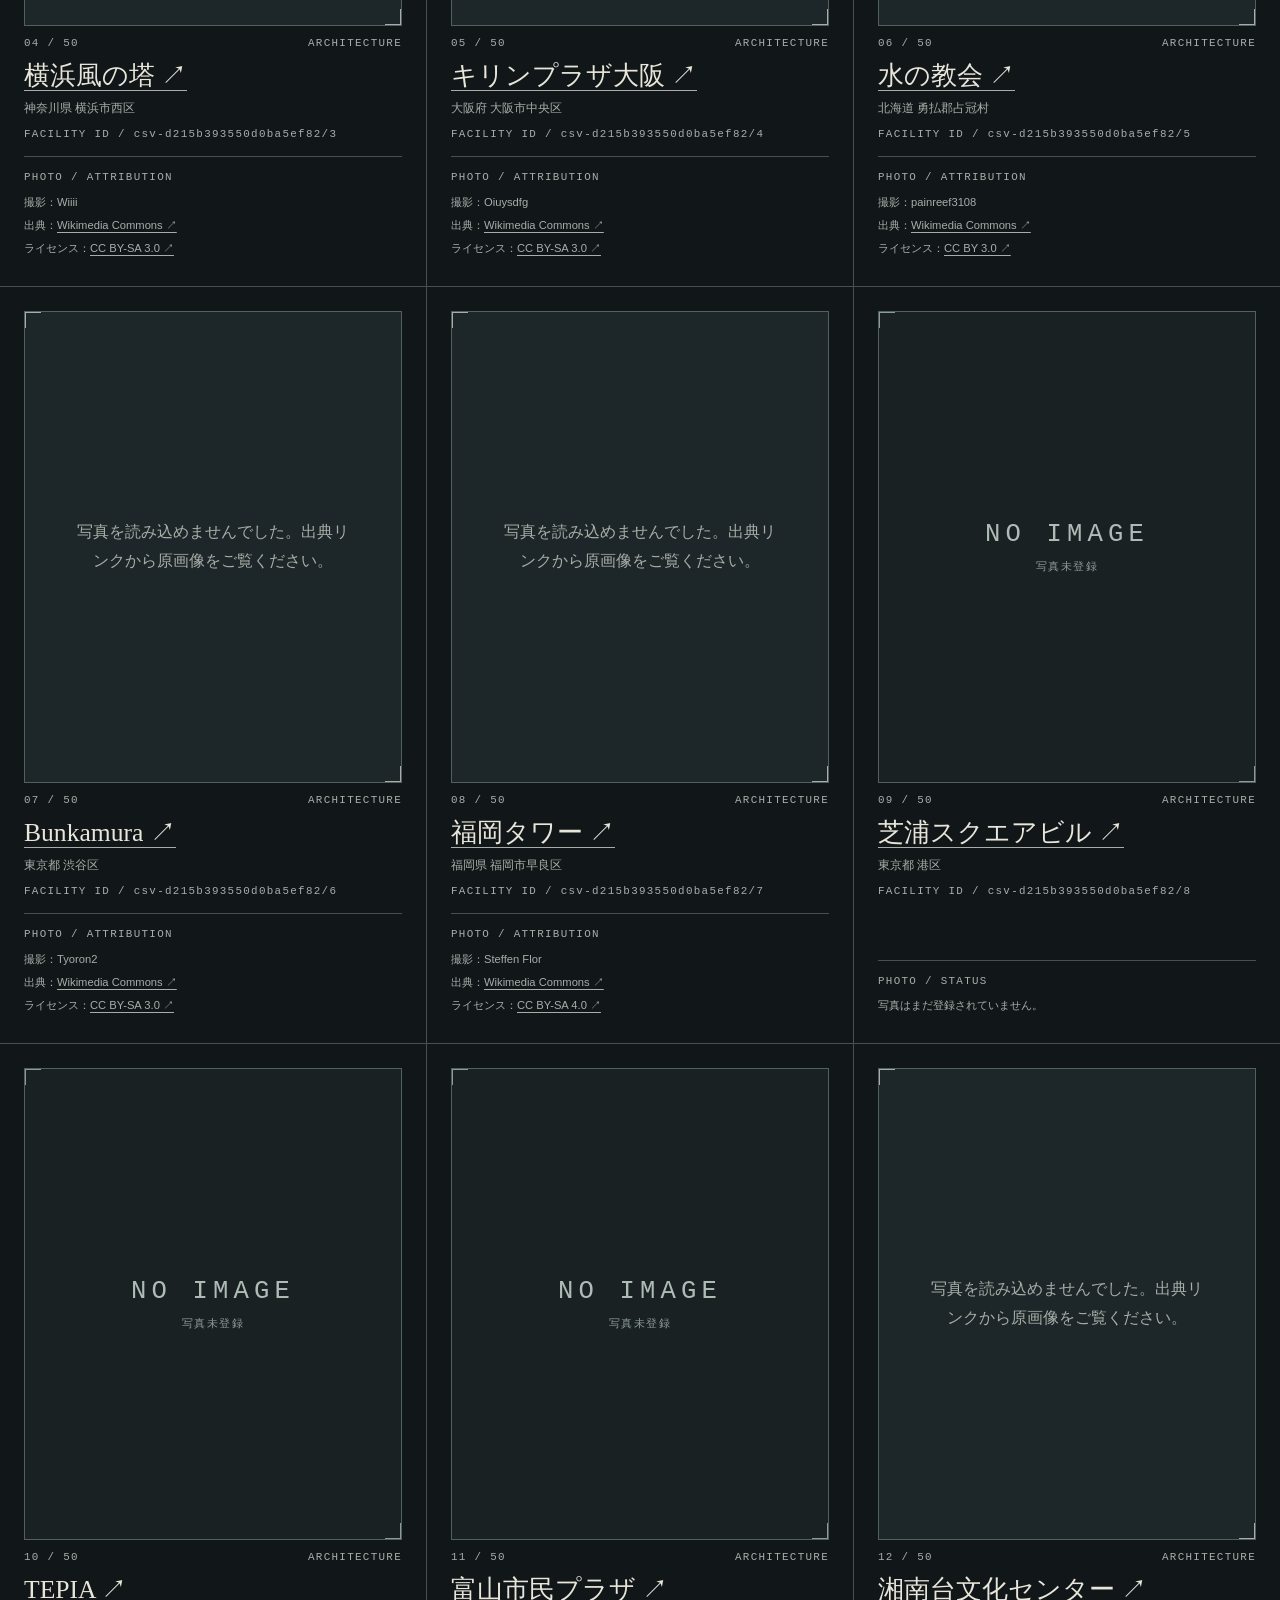
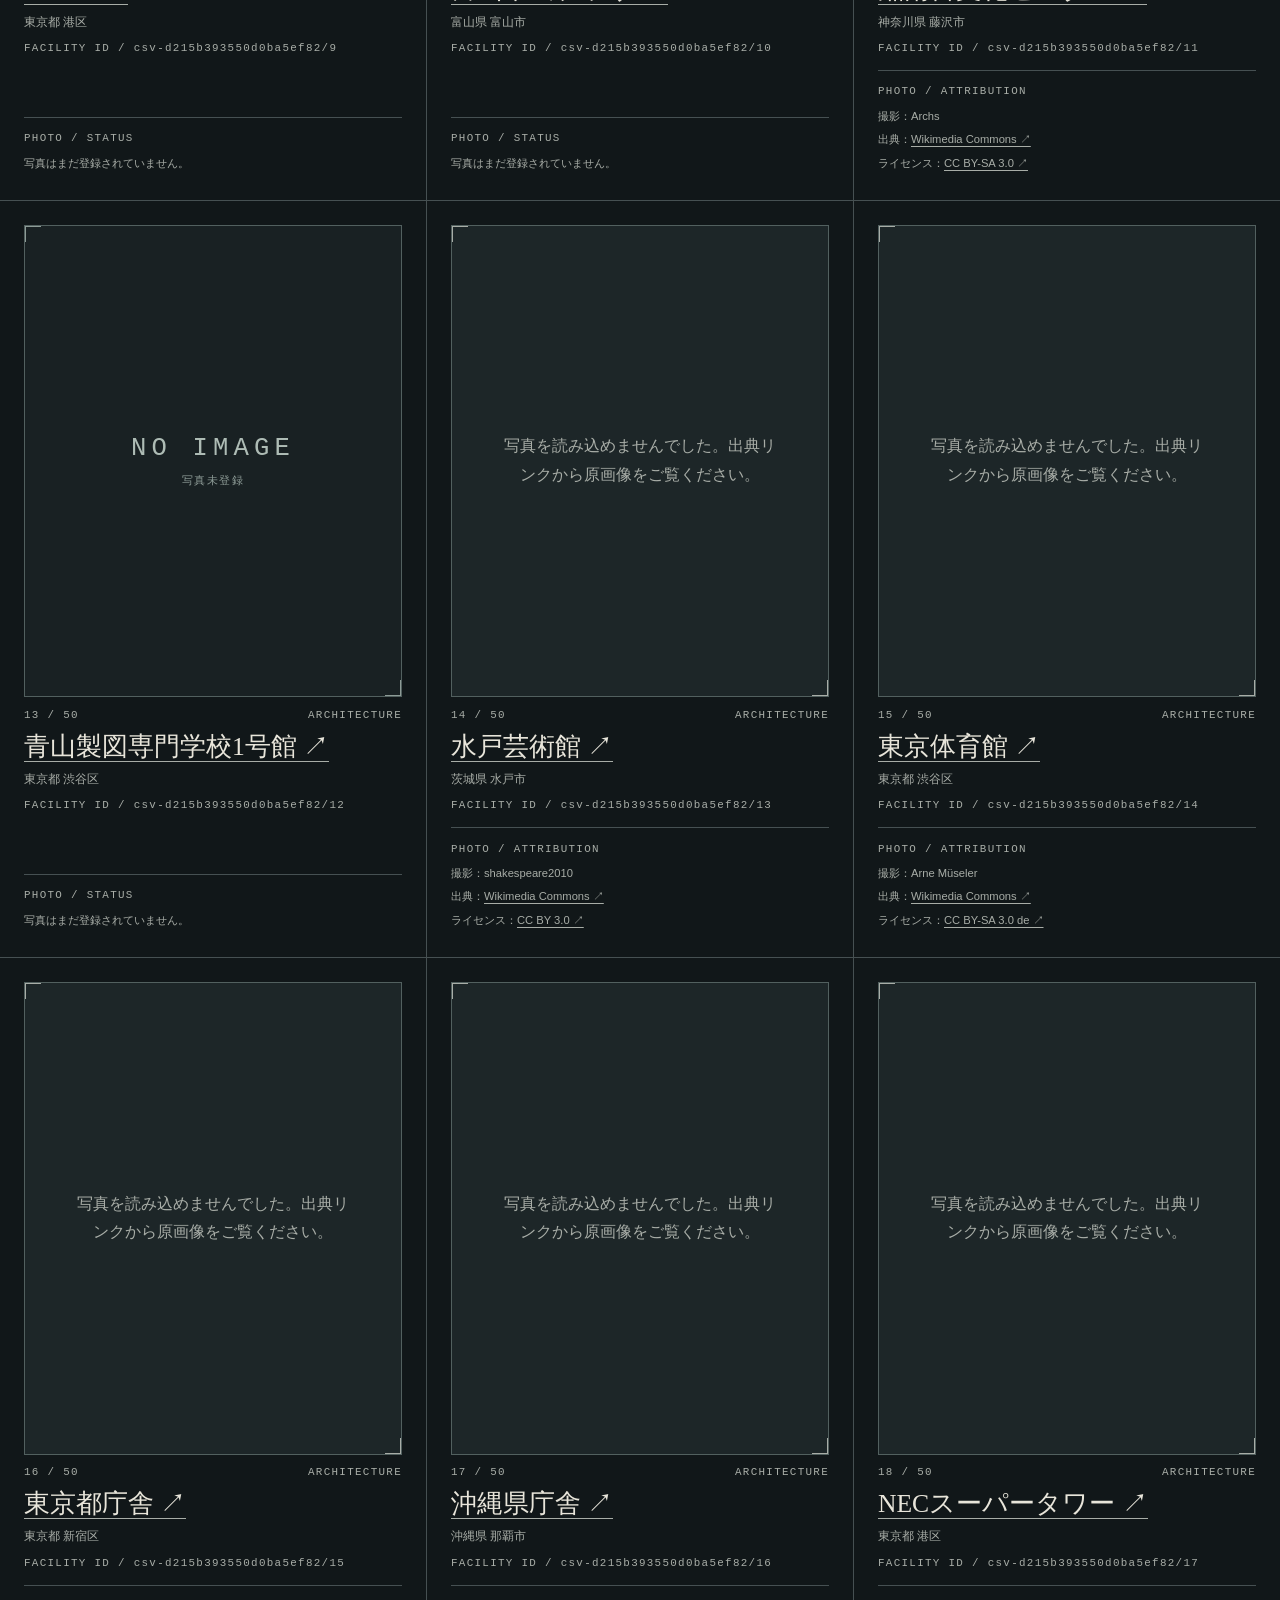
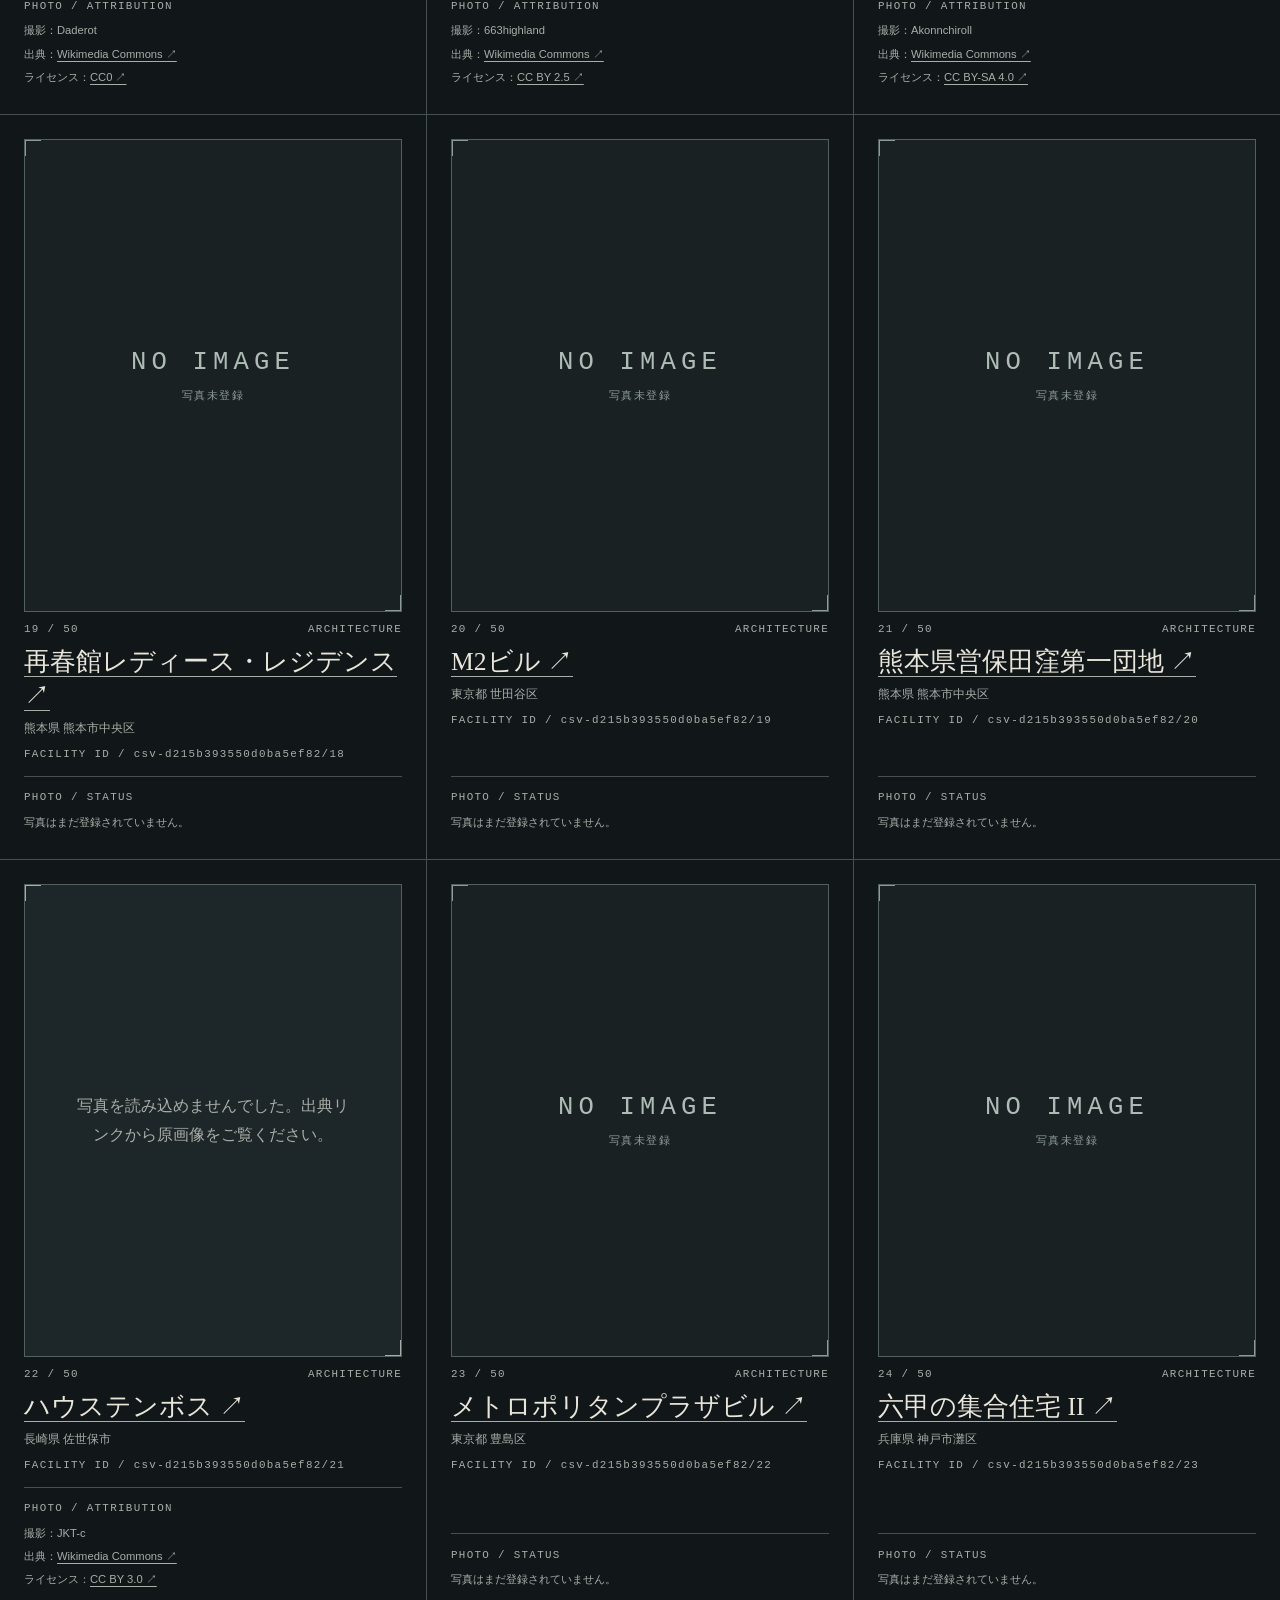
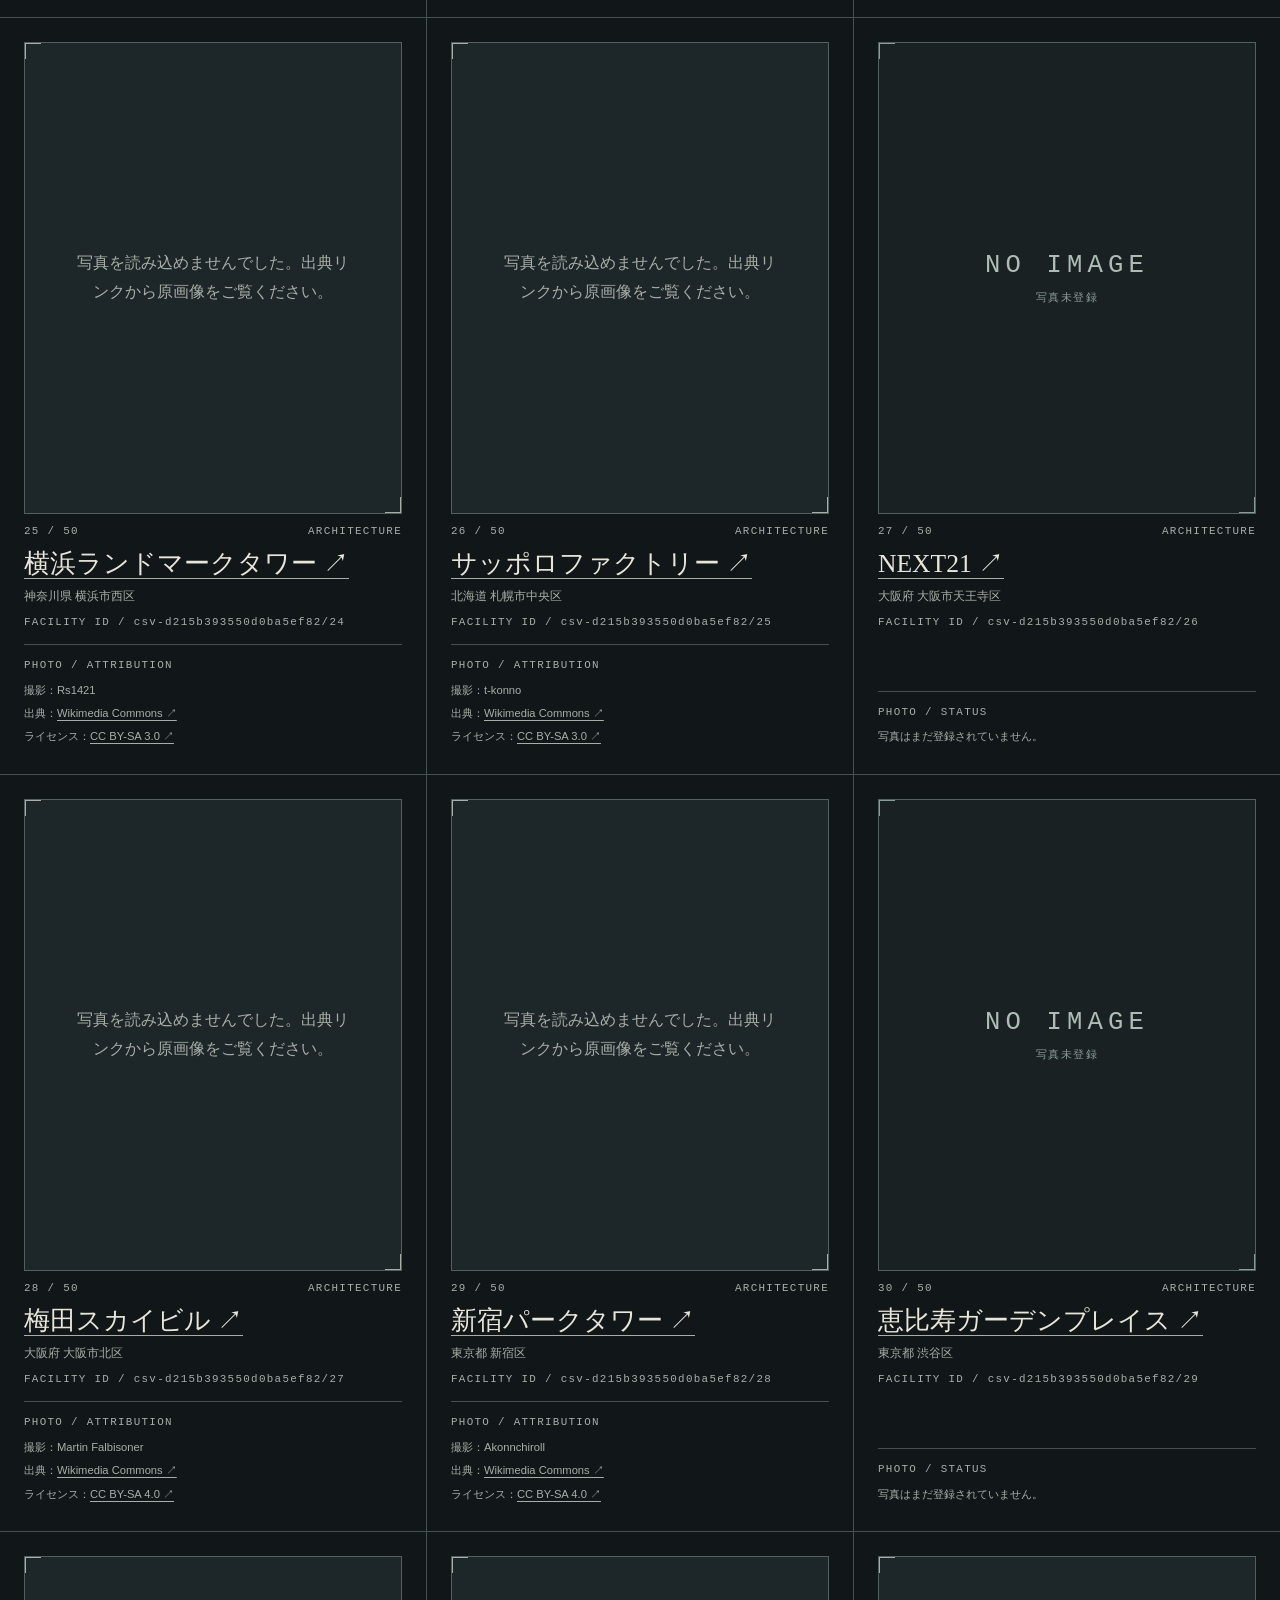
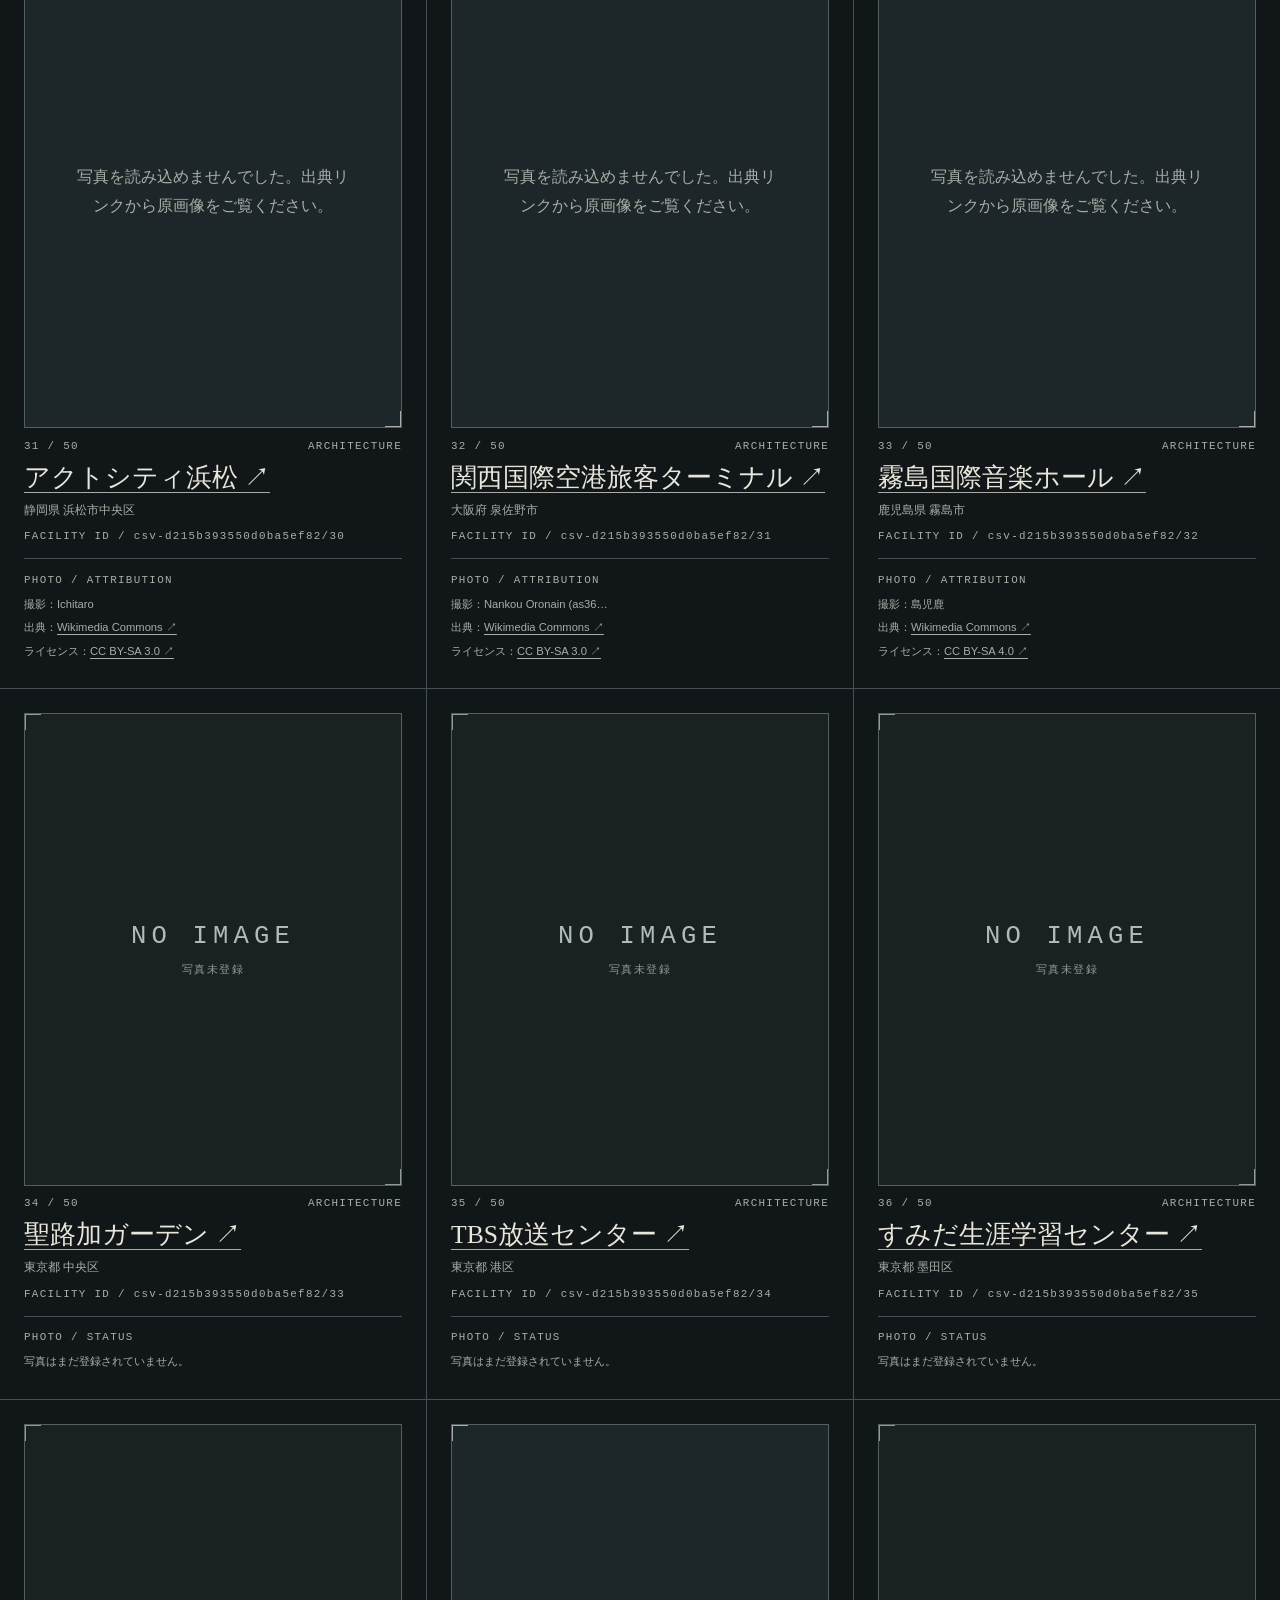
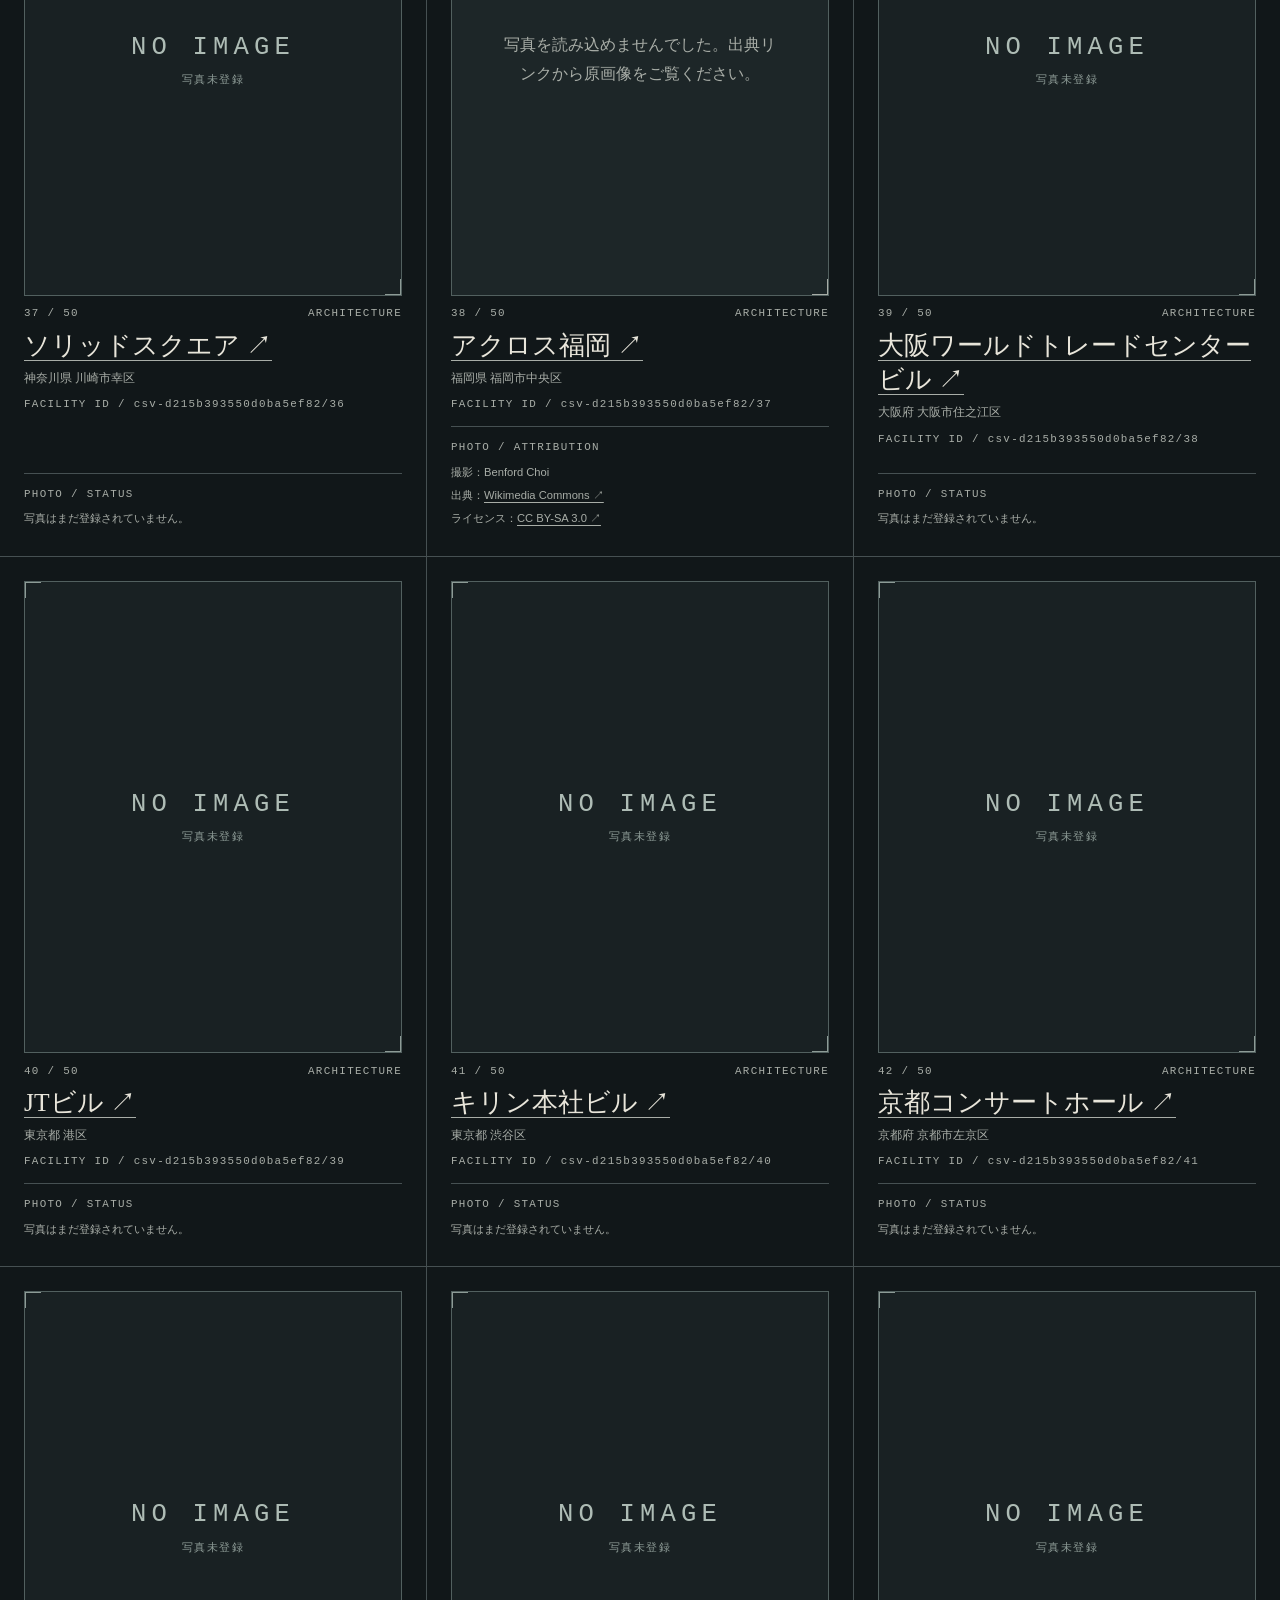
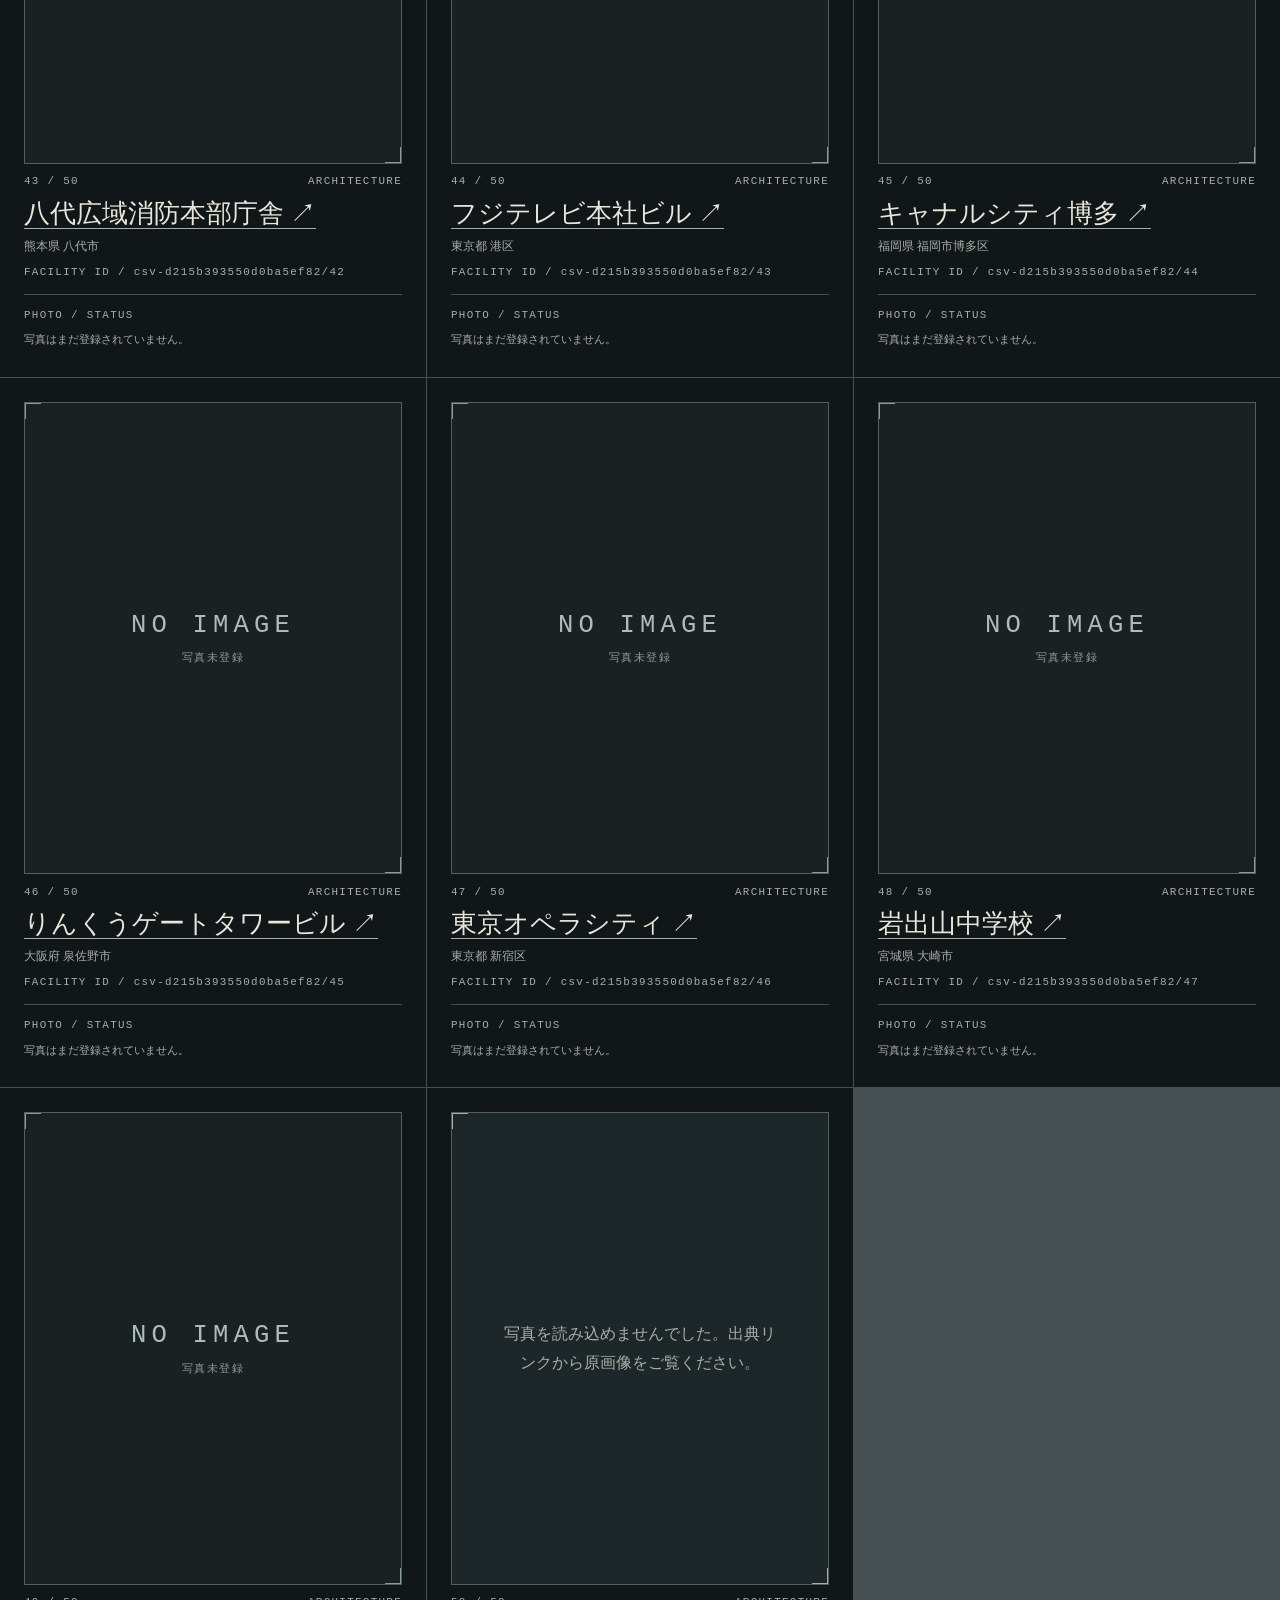
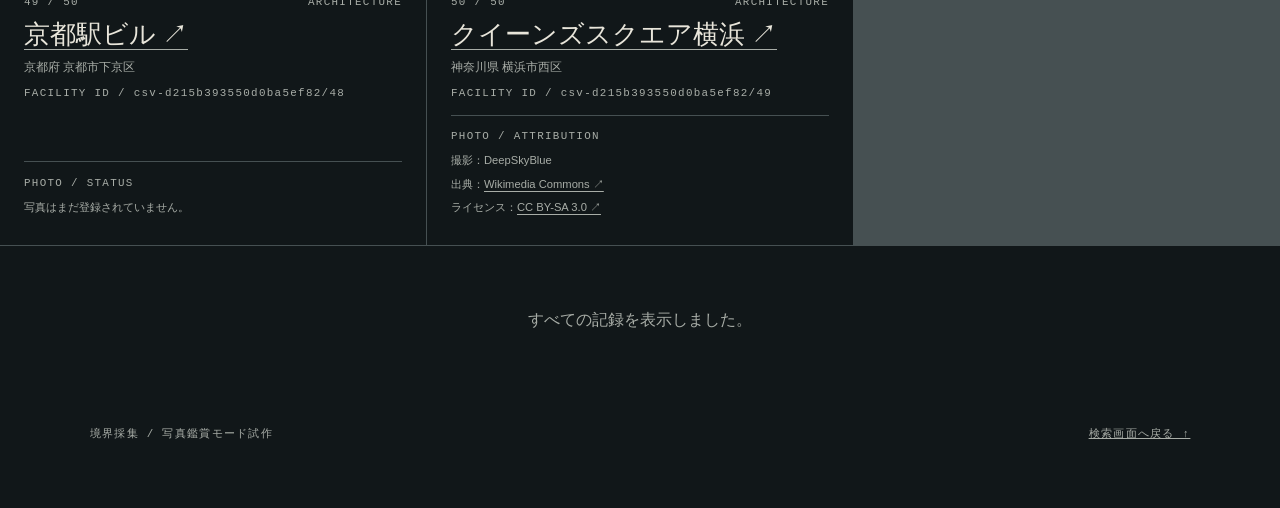
==== commit 16e83061: "Show all bubble architecture facilities including image-free tiles" ====
--- a/bubble-view/index.html
+++ b/bubble-view/index.html
@@ -16,7 +16,7 @@
   </header>
   <main>
     <div class="intro">
-      <div class="intro-copy"><p class="eyebrow">COLLECTION 054 / BUBBLE ARCHITECTURE</p><h1>バブル期建築<br><em>写真鑑賞</em></h1><p>建築の写真をタイルから探す。写真を選ぶと拡大して鑑賞できます。</p></div>
+      <div class="intro-copy"><p class="eyebrow">COLLECTION 054 / BUBBLE ARCHITECTURE</p><h1>バブル期建築<br><em>写真鑑賞</em></h1><p>登録50施設をタイルで一覧。写真が未登録の施設も記録から探せます。</p></div>
       <div class="intro-side"><span id="count">読み込み中</span><span>写真を選んで拡大 ↗</span></div>
     </div>
     <div id="gallery" class="gallery" aria-live="polite"></div>
--- a/bubble-view/style.css
+++ b/bubble-view/style.css
@@ -16,3 +16,6 @@
 /* Keep the tile collection visible immediately on arrival. */
 .intro{padding-top:2rem;padding-bottom:2rem}h1{font-size:clamp(2.5rem,4.5vw,4rem);margin:.7rem 0}
 @media(max-width:520px){.intro{padding:1.7rem 1.2rem}h1{font-size:2.4rem}}
+.window.empty{cursor:default;background:#192123;color:#8d9b96}
+.photo-missing{display:flex;flex-direction:column;align-items:center;gap:.65rem;text-align:center;font-family:ui-monospace,SFMono-Regular,Menlo,monospace;font-size:.7rem;letter-spacing:.12em}
+.photo-missing span:first-child{font-size:clamp(1rem,2.2vw,1.6rem);letter-spacing:.2em;color:#aebcb5}
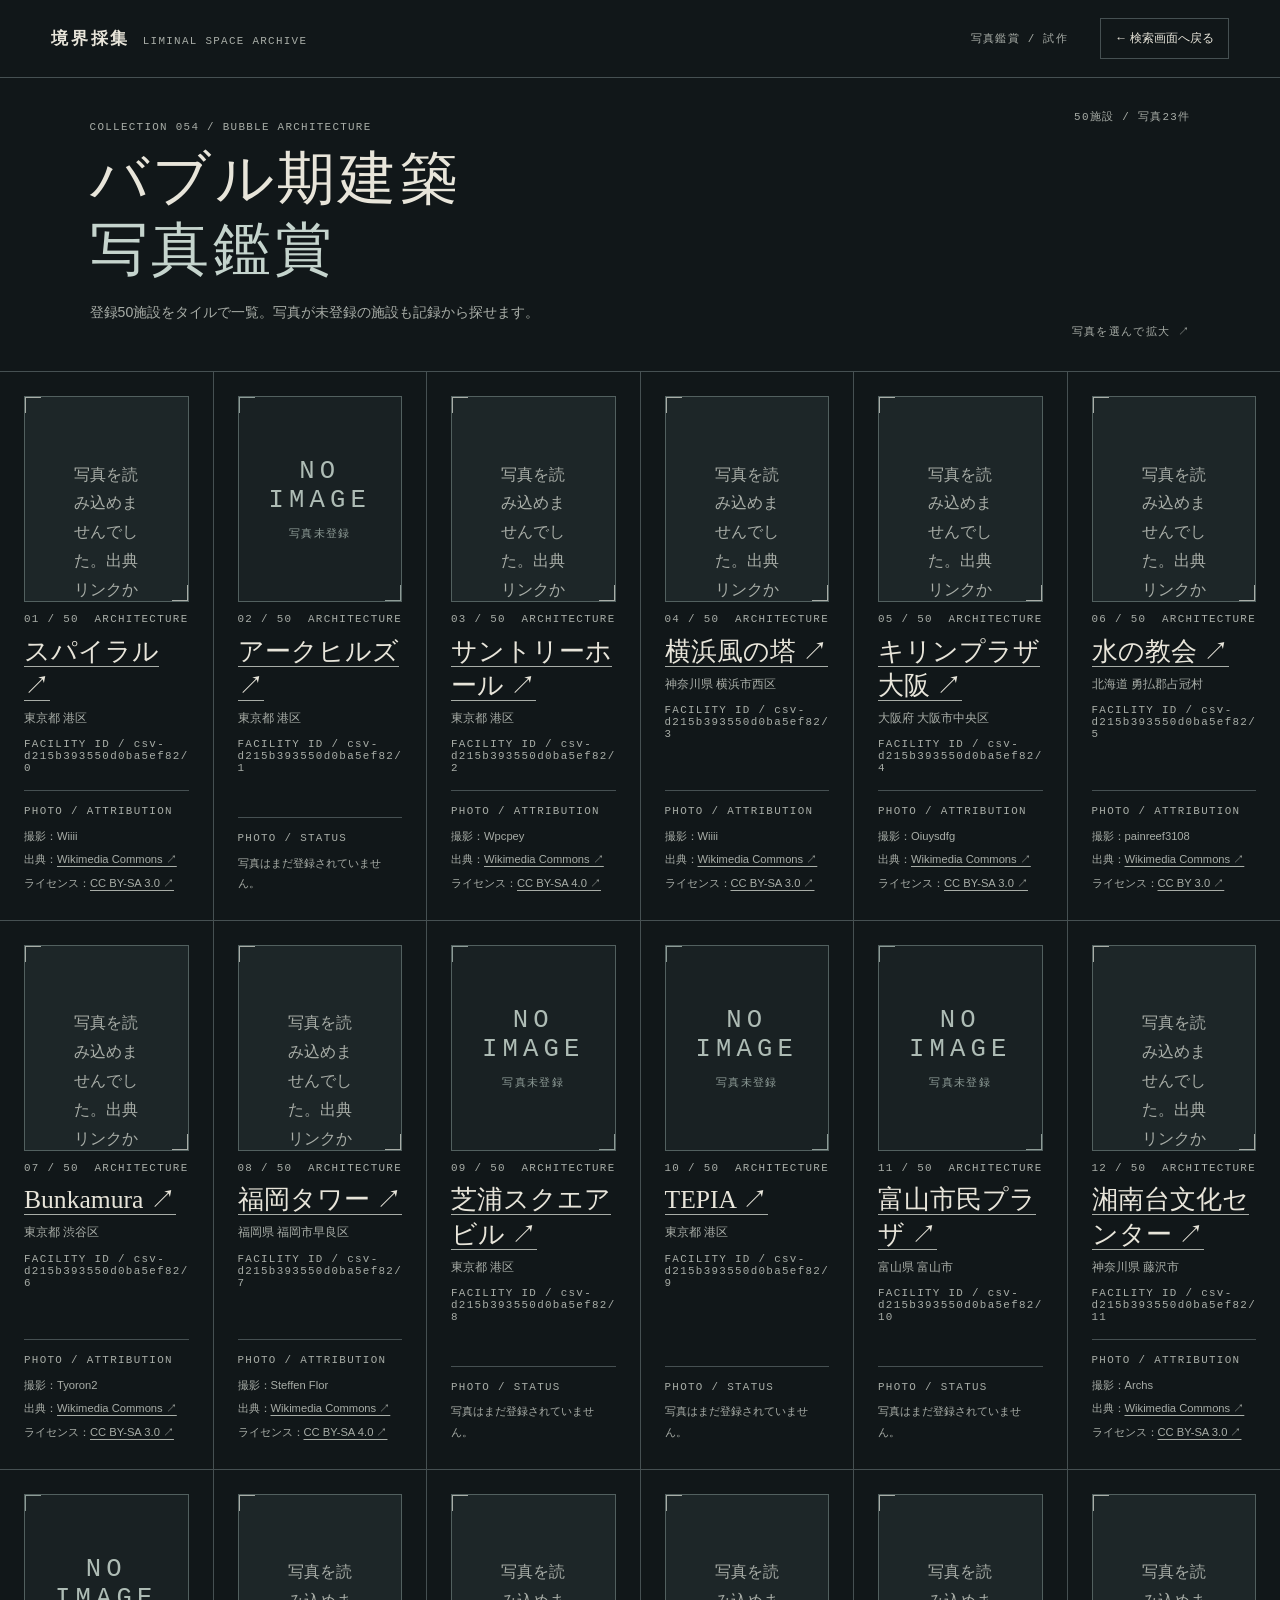
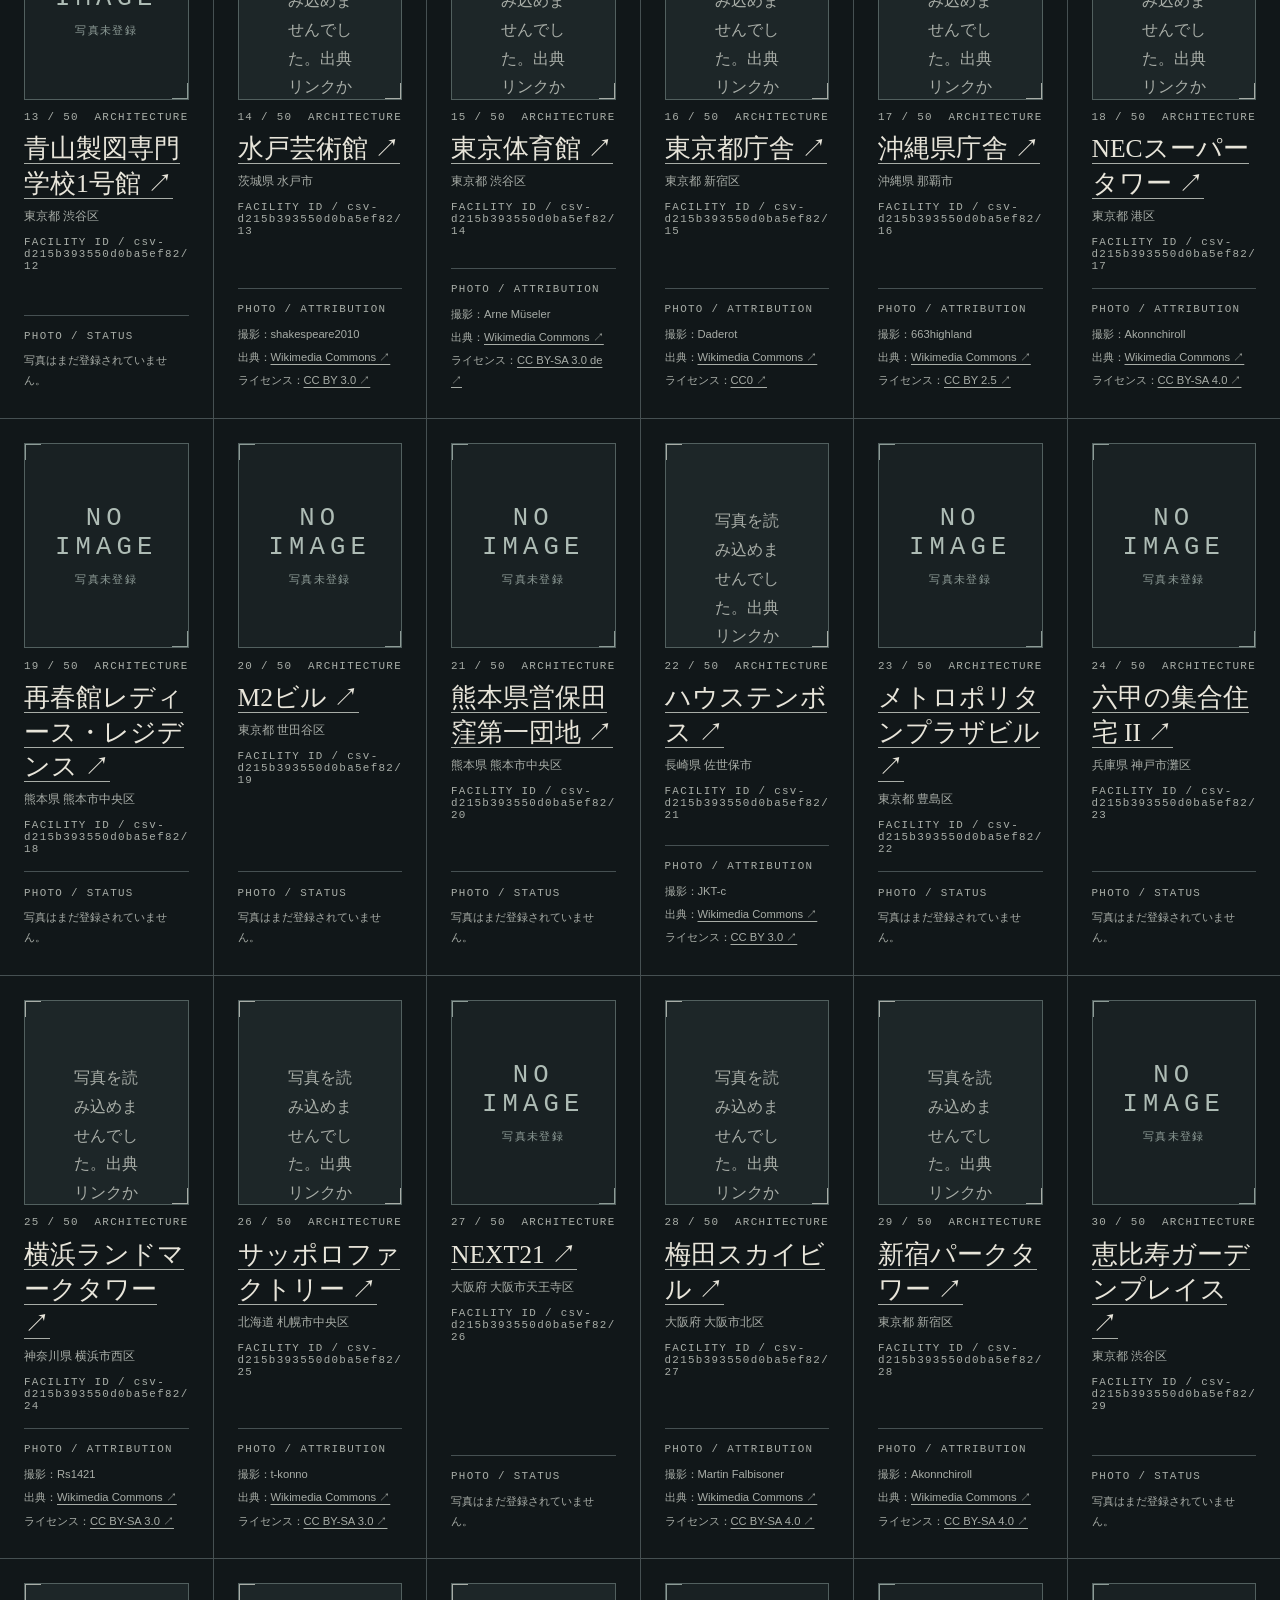
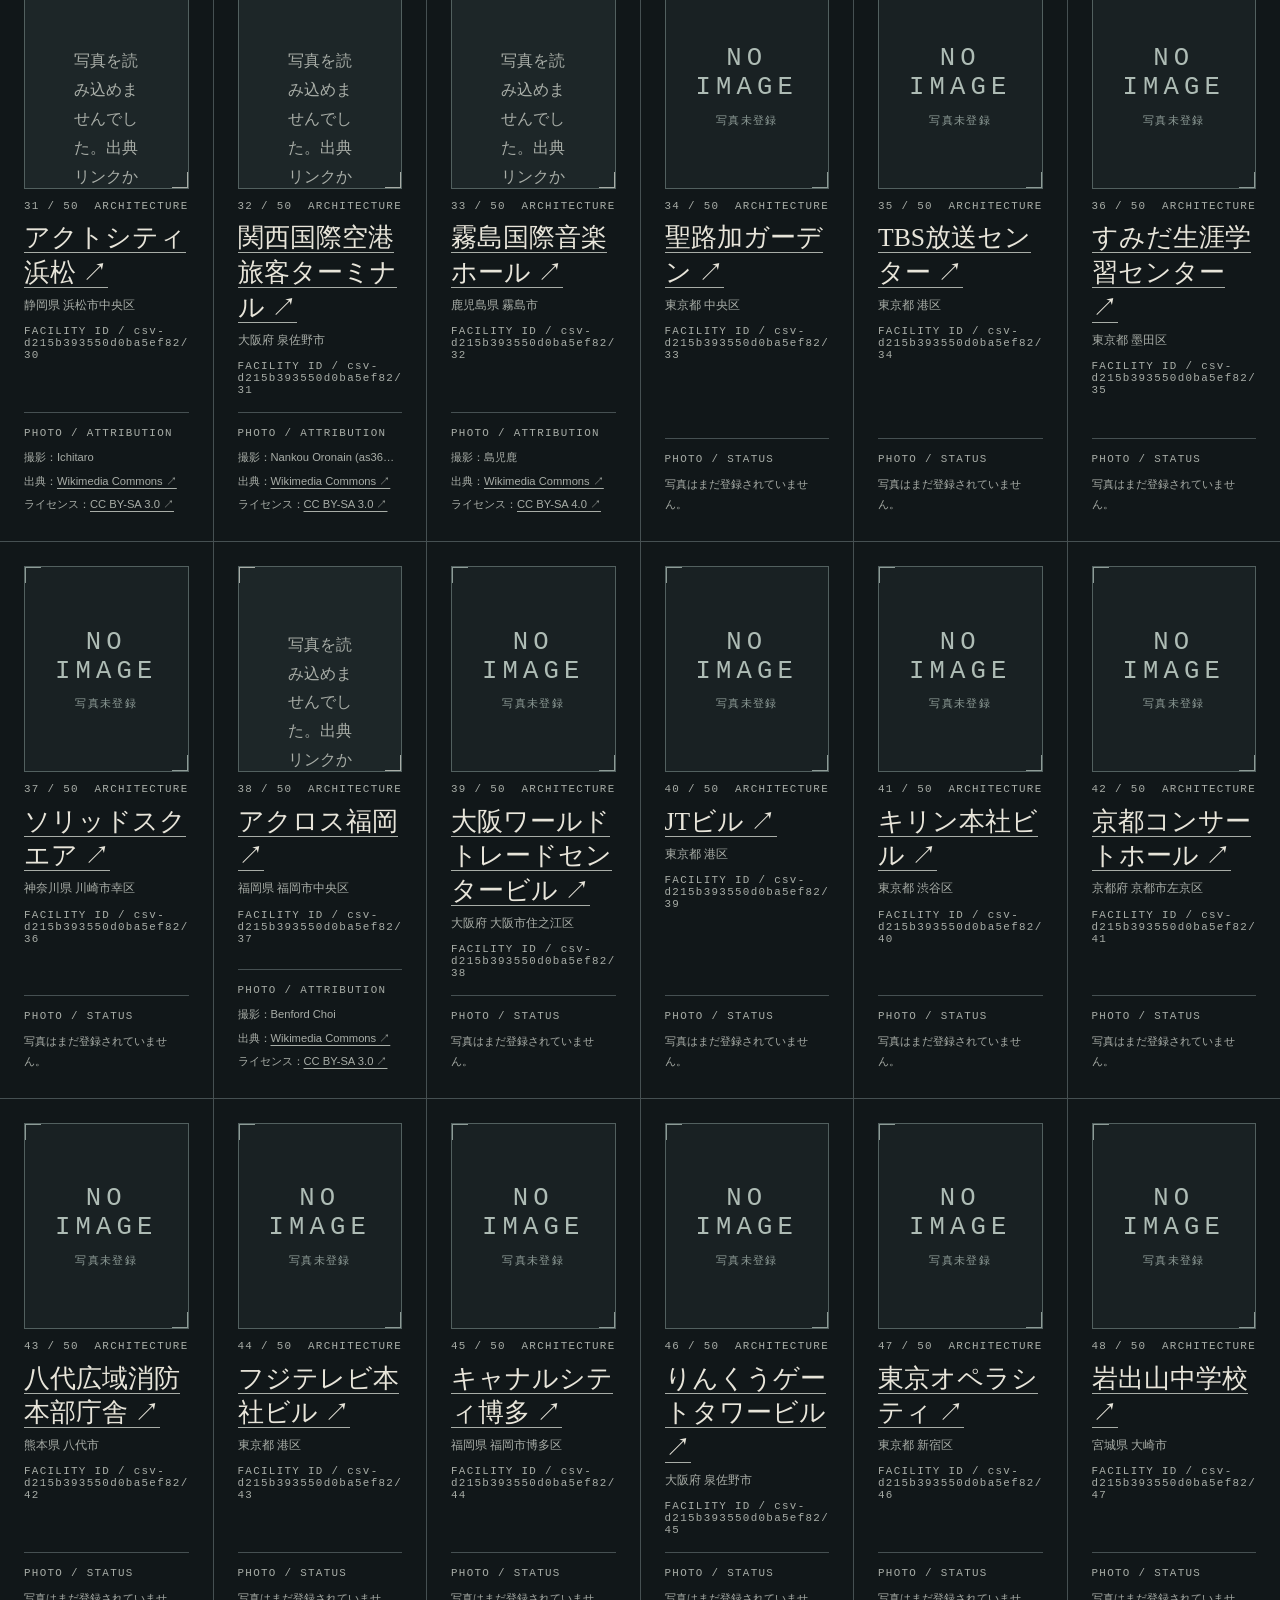
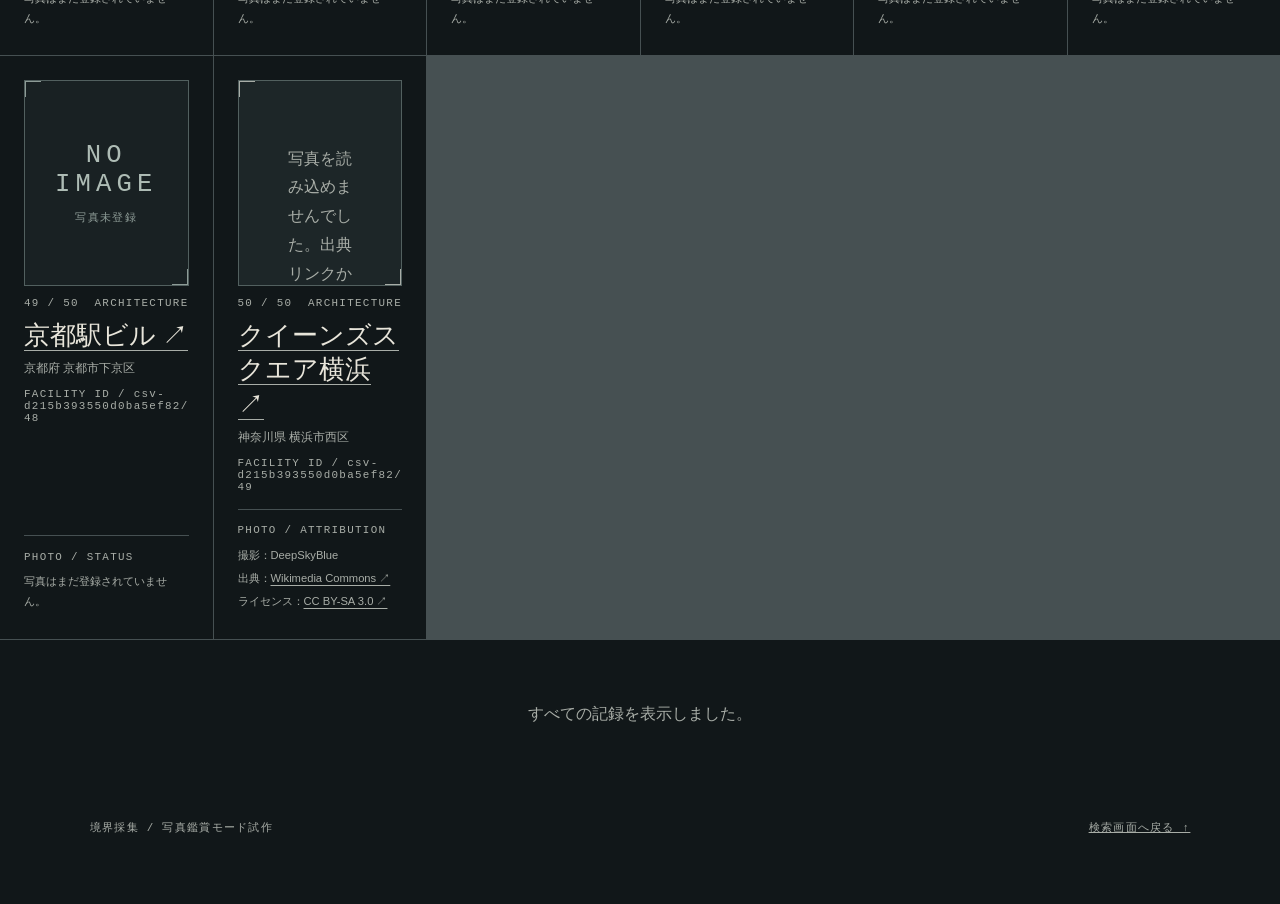
==== commit 5cd40d6f: "Make photo gallery responsive across phone tablet and desktop" ====
--- a/bubble-view/index.html
+++ b/bubble-view/index.html
@@ -5,8 +5,8 @@
   <meta name="viewport" content="width=device-width, initial-scale=1">
   <meta name="color-scheme" content="dark">
   <title>バブル期建築 写真鑑賞｜境界採集</title>
-  <link rel="stylesheet" href="./style.css">
-  <script src="./view.js" defer></script>
+  <link rel="stylesheet" href="./style.css?v=20261019-1">
+  <script src="./view.js?v=20261019-1" defer></script>
 </head>
 <body>
   <header class="site-header">
--- a/bubble-view/style.css
+++ b/bubble-view/style.css
@@ -19,3 +19,36 @@
 .window.empty{cursor:default;background:#192123;color:#8d9b96}
 .photo-missing{display:flex;flex-direction:column;align-items:center;gap:.65rem;text-align:center;font-family:ui-monospace,SFMono-Regular,Menlo,monospace;font-size:.7rem;letter-spacing:.12em}
 .photo-missing span:first-child{font-size:clamp(1rem,2.2vw,1.6rem);letter-spacing:.2em;color:#aebcb5}
+/* Responsive tile density: phone 3, tablet 5, desktop fluid. */
+.gallery{grid-template-columns:repeat(auto-fit,minmax(210px,1fr))}
+@media(min-width:600px) and (max-width:1024px){
+  .gallery{grid-template-columns:repeat(5,minmax(0,1fr))}
+  .entry{padding:.45rem}
+  .entry h2{font-size:.9rem}
+  .location,.credit{font-size:.6rem}
+  .entry-top,.file-id,.credit-label{font-size:.53rem;letter-spacing:.03em}
+  .entry-top .sequence:last-child{display:none}
+}
+@media(max-width:599px){
+  .gallery{grid-template-columns:repeat(3,minmax(0,1fr))}
+  .entry{padding:.3rem}
+  .window{padding:.2rem}
+  .entry h2{font-size:.78rem;line-height:1.3}
+  .location,.credit{font-size:.55rem}
+  .entry-top,.file-id,.credit-label{font-size:.48rem;letter-spacing:0}
+  .entry-top .sequence:last-child{display:none}
+  .photo-missing{font-size:.55rem;letter-spacing:0;gap:.3rem}
+  .photo-missing span:first-child{font-size:.8rem;letter-spacing:.06em}
+}
+.info-open{display:none}
+.dialog-info .dialog-id{overflow-wrap:anywhere}
+dialog.info-only .dialog-image{display:none}
+dialog.info-only .dialog-info{display:flex;flex-direction:column;align-items:flex-start;gap:.7rem;padding:2.5rem .5rem .5rem}
+dialog.info-only .dialog-info h2{font-size:1.6rem}
+dialog.info-only .dialog-info p{line-height:1.5}
+@media(max-width:1024px){
+  .file-id,.credit{display:none}
+  .info-open{display:block;margin:.55rem 0 .2rem;padding:.35rem .4rem;border:1px solid var(--line);background:transparent;color:var(--accent);font:inherit;font-size:.7rem;text-align:left;cursor:pointer}
+  .info-open:hover{background:#273134}
+}
+@media(max-width:599px){.info-open{font-size:.6rem;padding:.25rem .3rem;margin:.35rem 0 .1rem}}
